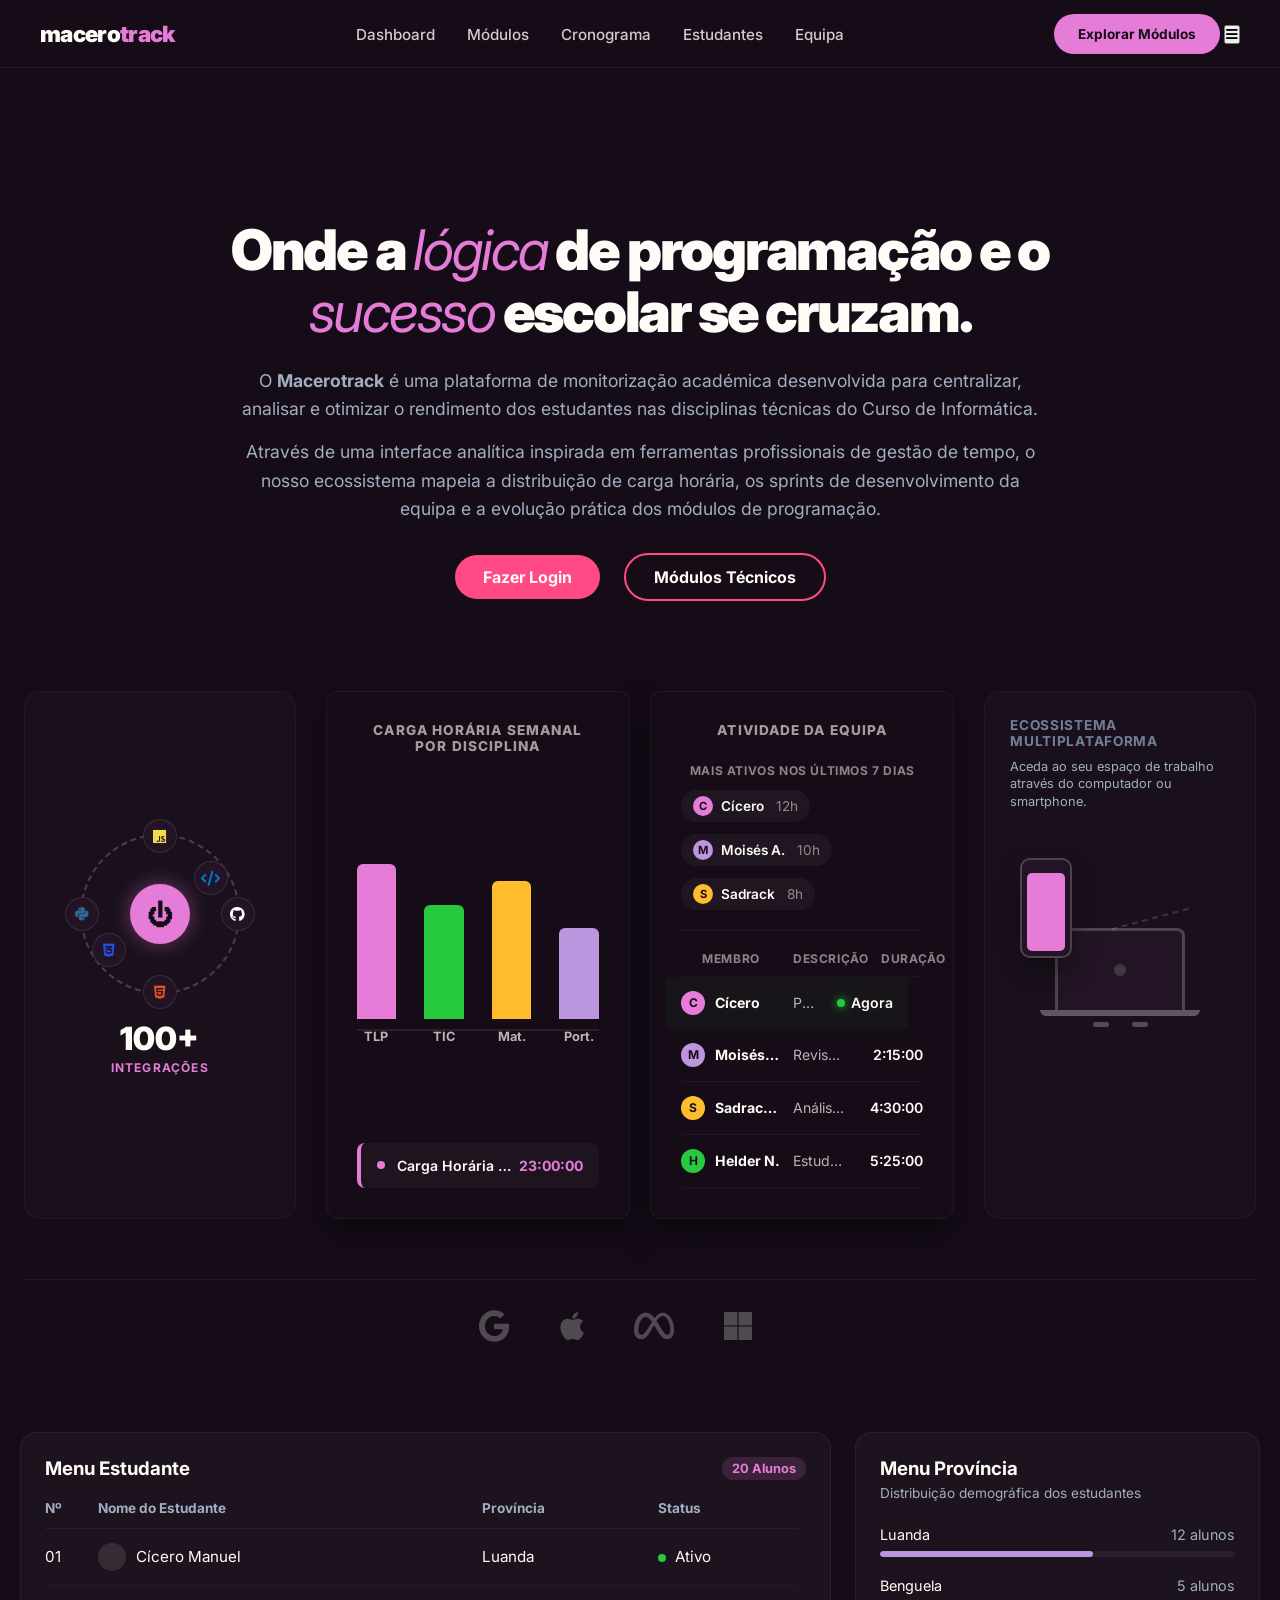
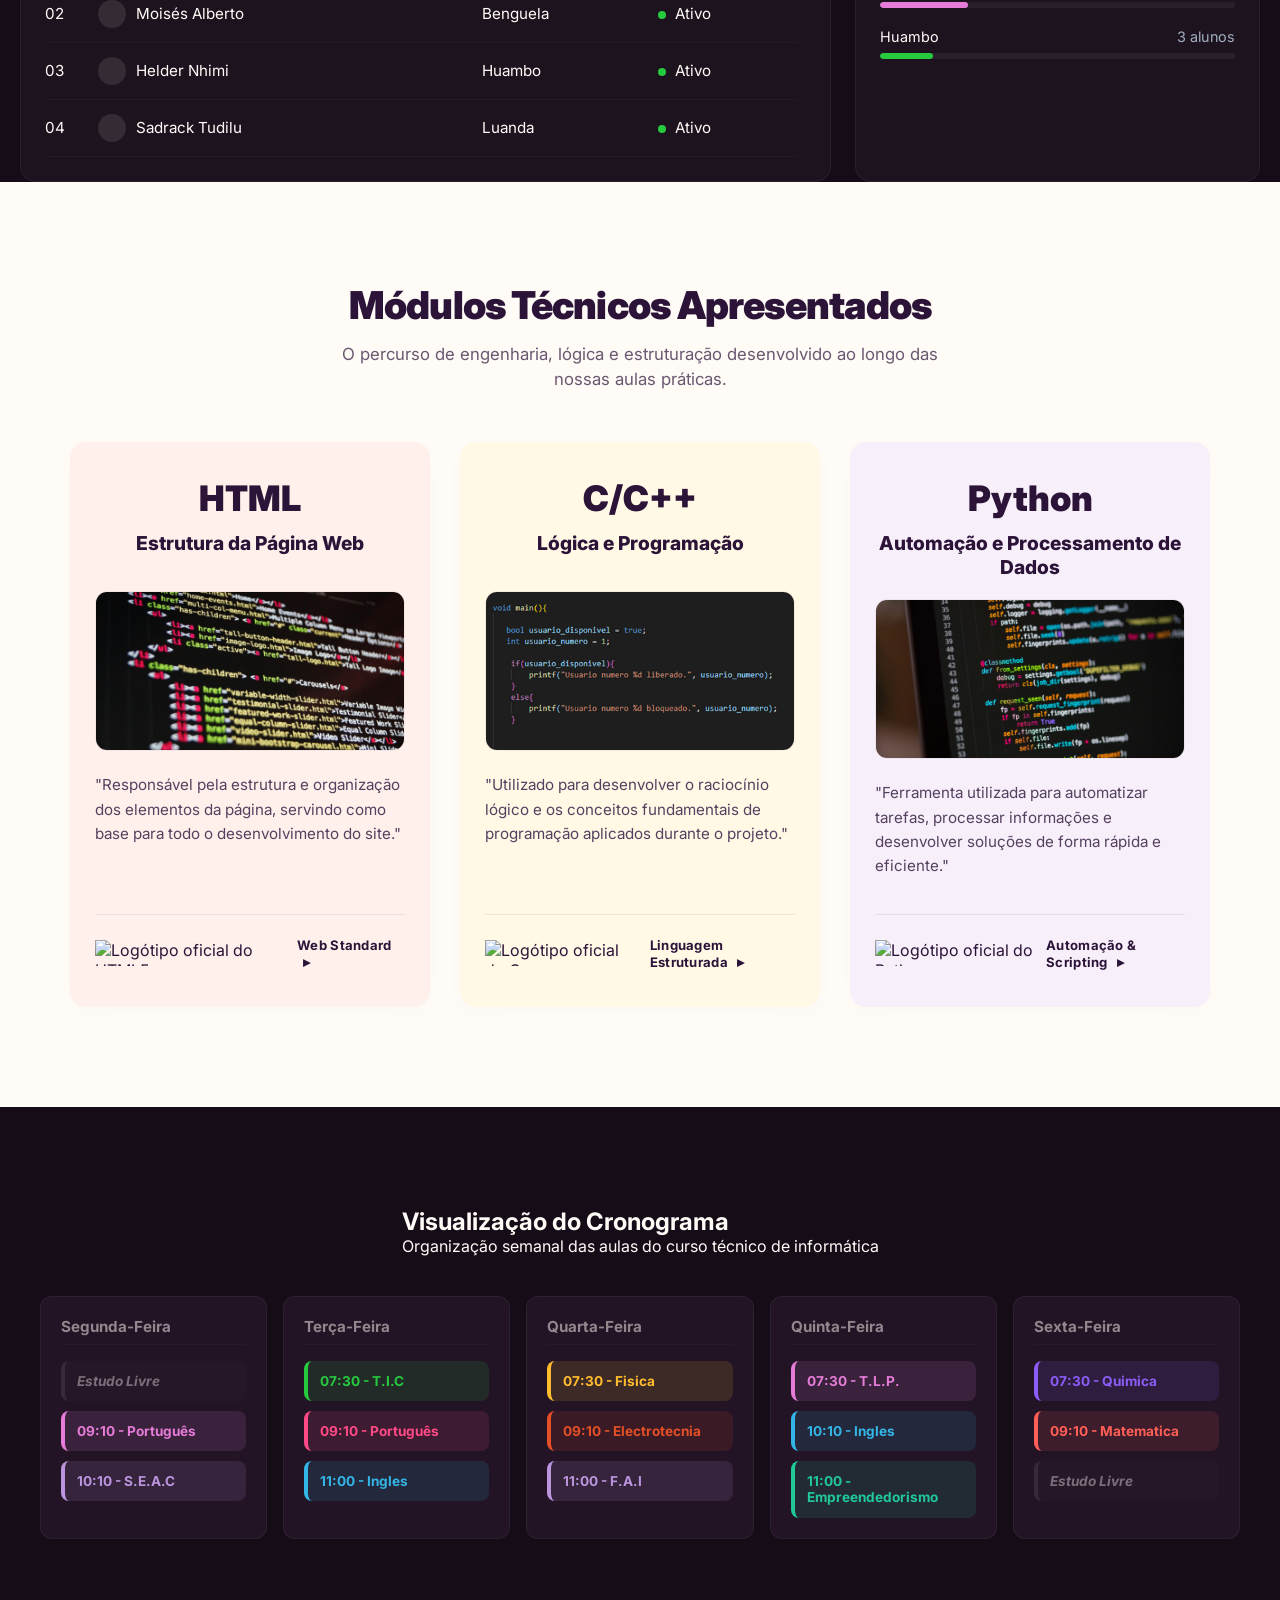
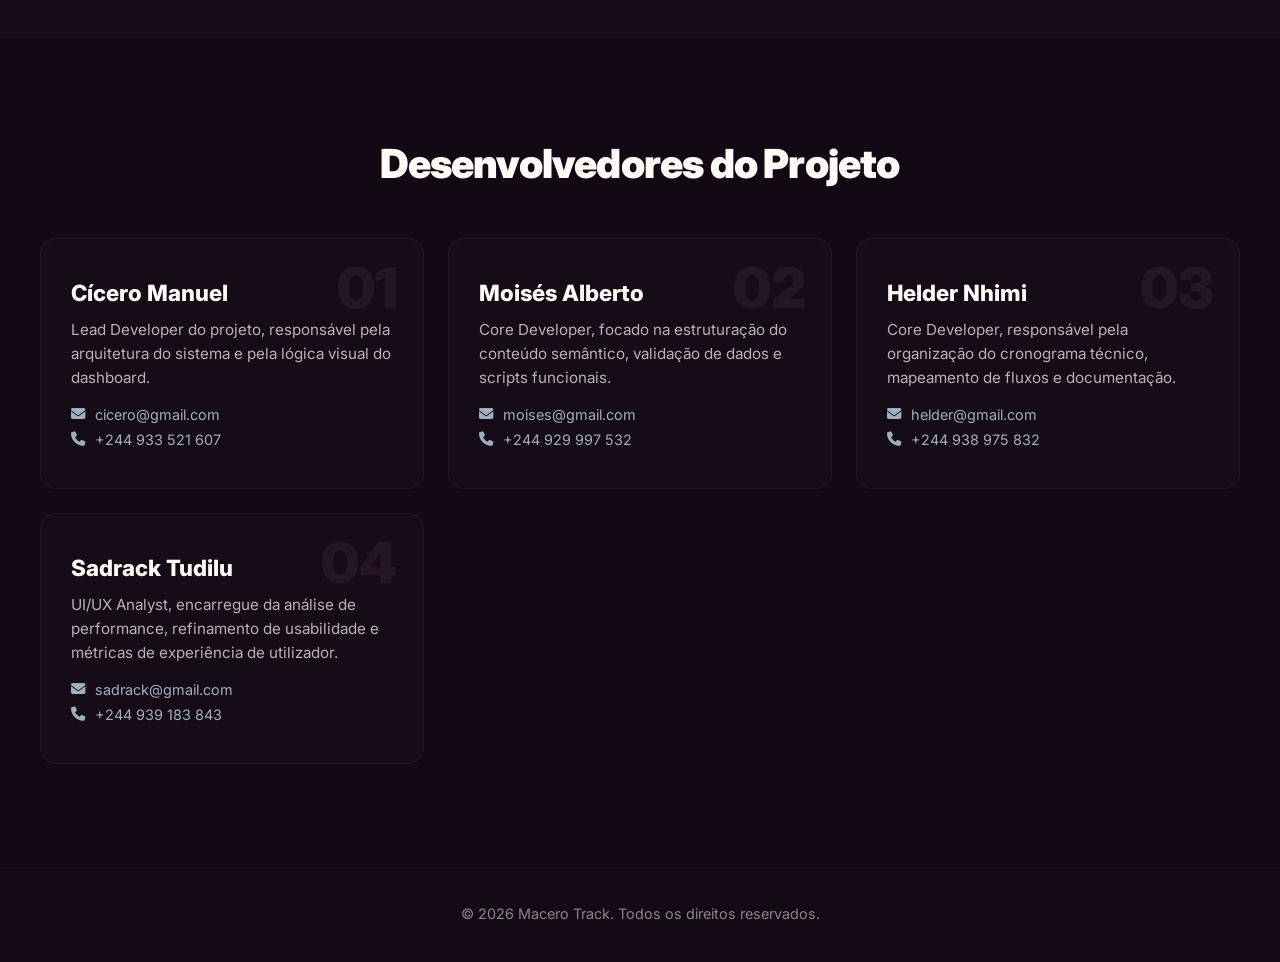
==== index.html @ 0172c520 "Meu primeiro commit no Git Bash" ====
<!-- Indica ao navegador que este é um documento HTML5 moderno -->
<!DOCTYPE html>
<!-- Define o idioma da página como Português de Portugal -->
<html lang="pt-PT">
<head>
    <!-- Define a codificação de caracteres para suportar acentos e símbolos corretamente -->
    <meta charset="UTF-8">
    <!-- Torna o site responsivo (ajusta o tamanho em ecrãs de telemóveis e PCs) -->
    <meta name="viewport" content="width=device-width, initial-scale=1.0">
    <!-- O título que aparece na aba do teu navegador -->
    <title>Macerotrack - Monitorização Académica</title>
    
    <!-- Importa a fonte 'Inter' diretamente do repositório do Google Fonts -->
    <link href="https://fonts.googleapis.com/css2?family=Inter:wght@400;500;600;700;900&display=swap" rel="stylesheet">
    <!-- Importa a biblioteca Font Awesome para poderes usar os ícones de programação/redes -->
    <link rel="stylesheet" href="https://cdnjs.cloudflare.com/ajax/libs/font-awesome/6.4.0/css/all.min.css">
    
    <!-- Conecta este ficheiro HTML ao teu ficheiro de estilos CSS externo -->
    <link rel="stylesheet" href="style.css">
</head>
<body>

    <!-- ==========================================
         CABEÇALHO / BARRA DE NAVEGAÇÃO (NAVBAR)
         ========================================== -->
    <header class="navbar-toggl">
        <div class="nav-container">
            <!-- Logótipo principal; a tag span serve para pintar o "track" com cor diferente no CSS -->
            <div class="logo">macero<span>track</span></div>
            
            <!-- Menu de navegação. As IDs com '#' apontam para as secções mais abaixo na página -->
            <nav class="nav-menu" aria-label="Navegação Principal">
                <a href="#dashboard">Dashboard</a>
                <a href="#modulos">Módulos</a>
                <a href="#cronograma">Cronograma</a>
                <a href="estudantes.html">Estudantes</a> <!-- O novo link aqui! -->
                <a href="#equipa">Equipa</a>
            </nav>
            
            <!-- Botões do lado direito da Navbar -->
            <div class="nav-right">
                <a href="#modulos" class="btn-toggl-rosa">Explorar Módulos</a>
                <!-- Botão de três linhas para telemóvel (Menu Hambúrguer); será ativado via JavaScript -->
                <button class="menu-mobile-toggle" aria-label="Abrir menu de navegação" aria-expanded="false">
                    <i class="fas fa-bars"></i>
                </button>
            </div>
        </div>
    </header>

    <!-- ==========================================
         CONTEÚDO PRINCIPAL DO SITE
         ========================================== -->
    <main>
        
        <!-- SECÇÃO 1: HERO / DASHBOARD VISUAL -->
        <section id="dashboard" class="hero-section">
            
            <!-- Bloco de texto de apresentação (lado esquerdo/superior) -->
            <div class="hero-text-container">
                <h1 class="hero-title">Onde a <span>lógica</span> de programação e o <span>sucesso</span> escolar se cruzam.</h1>
                
                <div class="hero-about-box">
                    <p class="hero-subtitle">
                        O <strong>Macerotrack</strong> é uma plataforma de monitorização académica desenvolvida para centralizar, analisar e otimizar o rendimento dos estudantes nas disciplinas técnicas do Curso de Informática.
                    </p>
                    <p class="hero-description">
                        Através de uma interface analítica inspirada em ferramentas profissionais de gestão de tempo, o nosso ecossistema mapeia a distribuição de carga horária, os sprints de desenvolvimento da equipa e a evolução prática dos módulos de programação.
                    </p>
                </div>

                <div class="hero-buttons-row">
                    <a href="#dashboard-rendimento" class="btn-primary">Fazer Login</a>
                    <a href="#modulos" class="btn-secondary">Módulos Técnicos</a>
                </div>
            </div>

            <!-- Contentor que imita o Dashboard da Toggl (interface profissional) -->
            <div class="toggl-layout-wrapper">
                
                <!-- Coluna Esquerda do Dashboard: Órbita com as linguagens -->
                <aside class="toggl-side-left">
                    <div class="integrations-dashed-box">
                        <!-- Ícones flutuantes; o atributo 'title' mostra o nome ao passar o rato -->
                        <div class="icon-orbit io-1" title="JavaScript"><i class="fab fa-js"></i></div>
                        <div class="icon-orbit io-2" title="GitHub"><i class="fab fa-github"></i></div>
                        <div class="icon-orbit io-3" title="HTML5"><i class="fab fa-html5"></i></div>
                        <div class="icon-orbit io-4" title="Python"><i class="fab fa-python"></i></div>
                        <div class="icon-orbit io-5" title="Code"><i class="fas fa-code"></i></div>
                        <div class="icon-orbit io-6" title="CSS3"><i class="fab fa-css3-alt"></i></div>
                        
                        <!-- Botão central decorativo estilo "Power" -->
                        <div class="power-button-circle">
                            <div class="power-icon" aria-hidden="true">⏻</div>
                        </div>
                    </div>
                    <div class="integrations-text">
                        <h3>100+</h3>
                        <p>INTEGRAÇÕES</p>
                    </div>
                </aside>

                <!-- Área Central do Dashboard: Gráficos e Tabelas -->
                <div class="toggl-center-cards">
                    
                    <!-- CARTÃO 1: Gráfico de Barras de Carga Horária -->
                    <div class="toggl-white-card">
                        <div class="card-inner-padding">
                            <h4 class="toggl-card-title">Carga Horária Semanal por Disciplina</h4>
                            
                            <div class="toggl-bars-container">
                                <!-- O style inline '--bar-h' passa a altura para o CSS controlar o tamanho da barra -->
                                <div class="toggl-bar-column" style="--bar-h: 92%;" data-hours="12h">
                                    <div class="bar-fill bg-tlp"></div>
                                    <span class="bar-name">TLP</span>
                                </div>
                                <div class="toggl-bar-column" style="--bar-h: 68%;" data-hours="8h">
                                    <div class="bar-fill bg-tic"></div>
                                    <span class="bar-name">TIC</span>
                                </div>
                                <div class="toggl-bar-column" style="--bar-h: 82%;" data-hours="10h">
                                    <div class="bar-fill bg-mat"></div>
                                    <span class="bar-name">Mat.</span>
                                </div>
                                <div class="toggl-bar-column" style="--bar-h: 54%;" data-hours="6h">
                                    <div class="bar-fill bg-port"></div>
                                    <span class="bar-name">Port.</span>
                                </div>
                            </div>

                            <div class="toggl-card-footer-row">
                                <span class="footer-dot-pink"></span>
                                <span class="footer-project-txt">Carga Horária Total</span>
                                <span class="footer-timer-txt">23:00:00</span>
                            </div>
                        </div>
                    </div>

                    <!-- CARTÃO 2: Tabela de Atividade Recente da Equipa -->
                    <div class="toggl-white-card">
                        <div class="card-inner-padding">
                            <h4 class="toggl-card-title">Atividade da Equipa</h4>
                            
                            <!-- Destaque rápido dos utilizadores mais ativos -->
                            <div class="toggl-active-top-bar">
                                <span class="top-bar-label">MAIS ATIVOS NOS ÚLTIMOS 7 DIAS</span>
                                <div class="top-users-flex">
                                    <div class="user-pill"><span class="pill-av bg-pink">C</span> Cícero <span class="pill-time">12h</span></div>
                                    <div class="user-pill"><span class="pill-av bg-purple">M</span> Moisés A. <span class="pill-time">10h</span></div>
                                    <div class="user-pill"><span class="pill-av bg-amber">S</span> Sadrack <span class="pill-time">8h</span></div>
                                </div>
                            </div>

                            <!-- Estrutura da tabela simulada usando Grid/Flexbox no CSS -->
                            <div class="toggl-grid-table">
                                <div class="table-grid-header">
                                    <div>MEMBRO</div>
                                    <div>DESCRIÇÃO</div>
                                    <div style="text-align: right;">DURAÇÃO</div>
                                </div>

                                <div class="table-grid-body">
                                    <!-- Primeira linha: Usuário ativo no momento (Contém a classe 'row-active-now') -->
                                    <div class="table-grid-row row-active-now">
                                        <div class="cell-member">
                                            <span class="row-av bg-pink">C</span>
                                            <span class="name-bold">Cícero</span>
                                        </div>
                                        <div class="cell-desc">Polimento do Design do Workspace e Micro-interações CSS</div>
                                        <!-- A tag 'pulse-green-dot' faz o efeito da bolinha verde a piscar (Online) -->
                                        <div class="cell-time"><span class="pulse-green-dot"></span>Agora</div>
                                    </div>
                                    
                                    <div class="table-grid-row">
                                        <div class="cell-member">
                                            <span class="row-av bg-purple">M</span>
                                            <span class="name-bold">Moisés A.</span>
                                        </div>
                                        <div class="cell-desc">Revisão do código JavaScript e validação de scripts</div>
                                        <div class="cell-time">2:15:00</div>
                                    </div>
                                    
                                    <div class="table-grid-row">
                                        <div class="cell-member">
                                            <span class="row-av bg-amber">S</span>
                                            <span class="name-bold">Sadrack T.</span>
                                        </div>
                                        <div class="cell-desc">Análise de performance, UX e métricas de usabilidade</div>
                                        <div class="cell-time">4:30:00</div>
                                    </div>
                                    
                                    <div class="table-grid-row">
                                        <div class="cell-member">
                                            <span class="row-av bg-green">H</span>
                                            <span class="name-bold">Helder N.</span>
                                        </div>
                                        <div class="cell-desc">Estudo da documentação técnica e arquitetura</div>
                                        <div class="cell-time">5:25:00</div>
                                    </div>
                                </div>
                            </div>
                        </div>
                    </div>
                </div>
                
                <!-- Coluna Direita do Dashboard: Ilustração vetorial feita em HTML/CSS -->
                <div class="toggl-side-right" style="position: relative;">
                    <div class="texto-plataformas">
                        <h4>ECOSSISTEMA MULTIPLATAFORMA</h4>
                        <p>Aceda ao seu espaço de trabalho através do computador ou smartphone.</p>
                    </div>

                    <div class="vector-illustration-container">
                        <!-- Simulação visual de um Smartphone -->
                        <div class="v-phone-wrapper">
                            <div class="v-phone-screen">
                                <span class="v-phone-button"></span>
                            </div>
                        </div>
                        <div class="v-connect-line"></div>
                        <!-- Simulação visual de um Laptop / Portátil com mãos no teclado -->
                        <div class="v-laptop-wrapper">
                            <div class="v-laptop-screen">
                                <span class="v-laptop-logo"></span>
                            </div>
                            <div class="v-laptop-base"></div>
                            <div class="v-hands-typing">
                                <span class="v-hand-l"></span>
                                <span class="v-hand-r"></span>
                            </div>
                        </div>
                    </div>
                </div>
            </div>

            <!-- Faixa inferior com os logos das Big Techs (Efeito estético) -->
            <div class="toggl-brands-footer">
                <div class="brands-inner-flex">
                    <span class="brand-item-logo" title="Google"><i class="fab fa-google"></i></span>
                    <span class="brand-item-logo" title="Apple"><i class="fab fa-apple"></i></span>
                    <span class="brand-item-logo" title="Meta"><i class="fab fa-meta"></i></span>
                    <span class="brand-item-logo" title="Microsoft"><i class="fab fa-microsoft"></i></span>
                    <span class="brand-item-logo" title="Nvidia"><i class="fab fa-nvidia"></i></span>
                </div>
            </div>
        </section>

        <!-- NOVA SECÇÃO: GESTÃO ESCOLAR (ESTUDANTES E PROVÍNCIAS) -->
<div class="dashboard-grid-2">
    
    <!-- MENU ESTUDANTE: LISTA NOMINAL -->
    <div class="dashboard-card card-estudantes">
        <div class="card-header">
            <h3>Menu Estudante</h3>
            <span class="badge-count">20 Alunos</span>
        </div>
        
        <div class="table-wrapper">
            <table class="students-table">
                <thead>
                    <tr>
                        <th>Nº</th>
                        <th>Nome do Estudante</th>
                        <th>Província</th>
                        <th>Status</th>
                    </tr>
                </thead>
                <tbody>
                    <!-- Exemplo de Linhas (Podes repetir até dar 20 alunos) -->
                    <tr>
                        <td>01</td>
                        <td><div class="student-profile"><div class="avatar-mini"></div> Cícero Manuel</div></td>
                        <td>Luanda</td>
                        <td><span class="status-dot active"></span> Ativo</td>
                    </tr>
                    <tr>
                        <td>02</td>
                        <td><div class="student-profile"><div class="avatar-mini"></div> Moisés Alberto</div></td>
                        <td>Benguela</td>
                        <td><span class="status-dot active"></span> Ativo</td>
                    </tr>
                    <tr>
                        <td>03</td>
                        <td><div class="student-profile"><div class="avatar-mini"></div> Helder Nhimi</div></td>
                        <td>Huambo</td>
                        <td><span class="status-dot active"></span> Ativo</td>
                    </tr>
                    <tr>
                        <td>04</td>
                        <td><div class="student-profile"><div class="avatar-mini"></div> Sadrack Tudilu</div></td>
                        <td>Luanda</td>
                        <td><span class="status-dot active"></span> Ativo</td>
                    </tr>
                    <!-- Coloca mais nomes fictícios aqui para completar os 20 -->
                </tbody>
            </table>
        </div>
    </div>

    <!-- MENU PROVÍNCIA: DISTRIBUIÇÃO ANALÍTICA -->
    <div class="dashboard-card card-provincias">
        <div class="card-header">
            <h3>Menu Província</h3>
        </div>
        <p class="card-subtitle">Distribuição demográfica dos estudantes</p>
        
        <div class="provincias-list">
            <!-- Luanda -->
            <div class="provincia-item">
                <div class="provincia-info">
                    <span>Luanda</span>
                    <span class="provincia-qty">12 alunos</span>
                </div>
                <div class="progress-bar-bg">
                    <div class="progress-bar-fill fill-luanda" style="width: 60%;"></div>
                </div>
            </div>
            
            <!-- Benguela -->
            <div class="provincia-item">
                <div class="provincia-info">
                    <span>Benguela</span>
                    <span class="provincia-qty">5 alunos</span>
                </div>
                <div class="progress-bar-bg">
                    <div class="progress-bar-fill fill-benguela" style="width: 25%;"></div>
                </div>
            </div>

            <!-- Huambo -->
            <div class="provincia-item">
                <div class="provincia-info">
                    <span>Huambo</span>
                    <span class="provincia-qty">3 alunos</span>
                </div>
                <div class="progress-bar-bg">
                    <div class="progress-bar-fill fill-huambo" style="width: 15%;"></div>
                </div>
            </div>
        </div>
    </div>

</div>

        <!-- SECÇÃO 2: MATÉRIAS / MÓDULOS TÉCNICOS -->
        <section id="modulos" class="modulos-cards-section">
            <div class="section-header">
                <h2>Módulos Técnicos Apresentados</h2>
                <p>O percurso de engenharia, lógica e estruturação desenvolvido ao longo das nossas aulas práticas.</p>
            </div>

            <!-- Contentor dos três cartões (HTML, C++ e Python) -->
            <div class="cards-modulos-container">
                
                <!-- Cartão HTML -->
                <div class="card-modulo style-rosa">
                    <div>
                        <div class="card-top-num">HTML</div>
                        <h3 class="card-headline">Estrutura da Página Web</h3>
                        <div class="card-img-wrapper">
                            <!-- Imagem do código (Verifica se o ficheiro está mesmo na pasta 'images') -->
                            <img src="images/print-html.jpeg" alt="Captura de ecrã exibindo código HTML5 estruturado">
                        </div>
                        <p class="card-desc-text">
                            "Responsável pela estrutura e organização dos elementos da página, servindo como base para todo o desenvolvimento do site."
                        </p>
                    </div>
                    <!-- Rodapé do cartão com badge e o logótipo oficial em SVG puxado via CDN externa -->
                    <div class="card-footer-toggl-style">
                        <div class="footer-logo-brand">
                            <img src="https://cdn.jsdelivr.net/gh/devicons/devicon/icons/html5/html5-original.svg" alt="Logótipo oficial do HTML5">
                        </div>
                        <div class="footer-badge-text">Web Standard <span>▸</span></div>
                    </div>
                </div>

                <!-- Cartão C/C++ -->
                <div class="card-modulo style-amarelo">
                    <div>
                        <div class="card-top-num">C/C++</div>
                        <h3 class="card-headline">Lógica e Programação</h3>
                        <div class="card-img-wrapper">
                            <img src="images/print-ccp.jpg" alt="Captura de ecrã mostrando algoritmos em linguagem C++">
                        </div>
                        <p class="card-desc-text">
                            "Utilizado para desenvolver o raciocínio lógico e os conceitos fundamentais de programação aplicados durante o projeto."
                        </p>
                    </div>
                    <div class="card-footer-toggl-style">
                        <div class="footer-logo-brand">
                            <img src="https://cdn.jsdelivr.net/gh/devicons/devicon/icons/cplusplus/cplusplus-original.svg" alt="Logótipo oficial do C++">
                        </div>
                        <div class="footer-badge-text">Linguagem Estruturada <span>▸</span></div>
                    </div>
                </div>

                <!-- Cartão Python -->
                <div class="card-modulo style-lilas">
                    <div>
                        <div class="card-top-num">Python</div>
                        <h3 class="card-headline">Automação e Processamento de Dados</h3>
                        <div class="card-img-wrapper">
                            <img src="images/print-python.jpg" alt="Captura de ecrã com scripts de automação em Python">
                        </div>
                        <p class="card-desc-text">
                            "Ferramenta utilizada para automatizar tarefas, processar informações e desenvolver soluções de forma rápida e eficiente."
                        </p>
                    </div>
                    <div class="card-footer-toggl-style">
                        <div class="footer-logo-brand">
                            <img src="https://cdn.jsdelivr.net/gh/devicons/devicon/icons/python/python-original.svg" alt="Logótipo oficial do Python">
                        </div>
                        <div class="footer-badge-text">Automação & Scripting <span>▸</span></div>
                    </div>
                </div>
            </div>
        </section>

        <!-- SECÇÃO 3: CRONOGRAMA / CALENDÁRIO ACADÉMICO -->
        <section id="cronograma" class="cronograma-section">
            <div class="section-header">
                <h2>Visualização do Cronograma</h2>
                <p>Organização semanal das aulas do curso técnico de informática</p>
            </div>

            <!-- Contentor global dos dias da semana (Segunda a Sexta) -->
            <div class="calendar-container">
                
                <!-- Segunda-Feira -->
                <div class="calendar-day">
                    <div class="day-name">Segunda-Feira</div>
                    <!-- As classes 'block-tlp', 'block-fai' servem para o CSS aplicar cores diferentes para cada matéria -->
                     <div class="calendar-event block-free">Estudo Livre</div>
                    <div class="calendar-event block-tlp">09:10 - Português</div>
                    <div class="calendar-event block-fai">10:10 - S.E.A.C</div>
                </div>
                
                <!-- Terça-Feira -->
                <div class="calendar-day">
                    <div class="day-name">Terça-Feira</div>
                    <div class="calendar-event block-tic">07:30 - T.I.C</div>
                    <div class="calendar-event block-portugues">09:10 - Português</div>
                    <div class="calendar-event block-ingles">11:00 - Ingles</div>
                </div>
                
                <!-- Quarta-Feira -->
                <div class="calendar-day">
                    <div class="day-name">Quarta-Feira</div>
                    <div class="calendar-event block-fisica">07:30 - Fisica</div>
                    <div class="calendar-event block-electrotecnia">09:10 - Electrotecnia</div>
                    <div class="calendar-event block-fai">11:00 - F.A.I</div>
                </div>
                
                <!-- Quinta-Feira -->
                <div class="calendar-day">
                    <div class="day-name">Quinta-Feira</div>
                    <div class="calendar-event block-tlp">07:30 - T.L.P.</div>
                    <div class="calendar-event block-ingles">10:10 - Ingles</div>
                    <div class="calendar-event block-empreendedorismo">11:00 - Empreendedorismo</div>
                </div>
                
                <!-- Sexta-Feira -->
                <div class="calendar-day">
                    <div class="day-name">Sexta-Feira</div>
                    <div class="calendar-event block-quimica">07:30 - Quimica</div>
                    <div class="calendar-event block-matematica">09:10 - Matematica</div>
                    <div class="calendar-event block-free">Estudo Livre</div>
                </div>
            </div>
        </section>
            
        <!-- SECÇÃO 4: EQUIPA DE DESENVOLVEDORES -->
        <section id="equipa" class="equipa-section">
            <h2 class="section-title-center">Desenvolvedores do Projeto</h2>
            
            <div class="cards-equipa-container">
                
                <!-- Desenvolvedor 1: Cícero -->
                <div class="card-membro">
                    <div class="membro-num">01</div>
                    <h3>Cícero Manuel</h3>
                    <p>Lead Developer do projeto, responsável pela arquitetura do sistema e pela lógica visual do dashboard.</p>
                    <div class="membro-contactos">
                        <!-- Atributo href com 'mailto:' abre a aplicação de e-mail do sistema -->
                        <a href="mailto:cicero@gmail.com" title="E-mail de Cícero"><i class="fas fa-envelope"></i> cicero@gmail.com</a>
                        <!-- Atributo href com 'tel:' permite ligar diretamente se clicado num telemóvel -->
                        <a href="tel:+244933521607" title="Telefone de Cícero"><i class="fas fa-phone"></i> +244 933 521 607</a>
                    </div>
                </div>

                <!-- Desenvolvedor 2: Moisés -->
                <div class="card-membro">
                    <div class="membro-num">02</div>
                    <h3>Moisés Alberto</h3>
                    <p>Core Developer, focado na estruturação do conteúdo semântico, validação de dados e scripts funcionais.</p>
                    <div class="membro-contactos">
                        <a href="mailto:moises@gmail.com" title="E-mail de Moisés"><i class="fas fa-envelope"></i> moises@gmail.com</a>
                        <a href="tel:+244929997532" title="Telefone de Moisés"><i class="fas fa-phone"></i> +244 929 997 532</a>
                    </div>
                </div>

                <!-- Desenvolvedor 3: Helder -->
                <div class="card-membro">
                    <div class="membro-num">03</div>
                    <h3>Helder Nhimi</h3>
                    <p>Core Developer, responsável pela organização do cronograma técnico, mapeamento de fluxos e documentação.</p>
                    <div class="membro-contactos">
                        <a href="mailto:helder@gmail.com" title="E-mail de Helder"><i class="fas fa-envelope"></i> helder@gmail.com</a>
                        <a href="tel:+244938975832" title="Telefone de Helder"><i class="fas fa-phone"></i> +244 938 975 832</a>
                    </div>
                </div>

                <!-- Desenvolvedor 4: Sadrack -->
                <div class="card-membro">
                    <div class="membro-num">04</div>
                    <h3>Sadrack Tudilu</h3>
                    <p>UI/UX Analyst, encarregue da análise de performance, refinamento de usabilidade e métricas de experiência de utilizador.</p>
                    <div class="membro-contactos">
                        <a href="mailto:sadrack@gmail.com" title="E-mail de Sadrack"><i class="fas fa-envelope"></i> sadrack@gmail.com</a>
                        <a href="tel:+244939183843" title="Telefone de Sadrack"><i class="fas fa-phone"></i> +244 939 183 843</a>
                    </div>
                </div>
            </div>
        </section>
    </main>

    <!-- ==========================================
         RODAPÉ FINAL DA PÁGINA (FOOTER)
         ========================================== -->
    <footer class="footer-toggl">
        <!-- O código '&copy;' faz o símbolo de Copyright (©) aparecer direito na página -->
        <p>&copy; 2026 Macero Track. Todos os direitos reservados.</p>
    </footer>

    <!-- Liga o ficheiro JavaScript externo para dar vida ao menu mobile ou funções interativas -->
    <script src="script.js"></script>
</body>
</html>
---- style.css ----
/* ==========================================================================
   VARIÁVEIS GLOBAIS (ROOT) - Otimização para fácil manutenção
   ========================================================================== */
:root {
    /* Paleta de Cores Principais */
    --bg-main: #160c18;
    --bg-dark: #120914;
    --bg-card: #221425;
    --bg-light: #fffbf7;
    
    /* Cores de Texto */
    --text-light: #fffbf7;
    --text-muted: #a0aec0;
    --text-dark: #2c1338;
    --text-dark-muted: #55415f;
    --text-gray: #718096;

    /* Cores de Destaque (Accent) */
    --accent-pink: #e57cd8;
    --accent-pink-hover: #f39be8;
    --accent-rose: #ff4a85;
    --accent-rose-hover: #e03e72;
    --accent-green: #27c93f;
    --accent-amber: #ffbd2e;
    --accent-purple: #bc95df;
    --accent-red: #ff5f56;

    /* Configurações Gerais */
    --font-main: 'Inter', sans-serif;
    --transition-fast: 0.2s ease;
    --transition-smooth: 0.4s cubic-bezier(0.165, 0.84, 0.44, 1);
}

/* ==========================================================================
   RESET & CONFIGURAÇÕES GLOBAIS
   ========================================================================== */
* {
    margin: 0;
    padding: 0;
    box-sizing: border-box;
}

body {
    background-color: var(--bg-main);
    color: var(--text-light);
    font-family: var(--font-main);
    overflow-x: hidden;
    scroll-behavior: smooth;
}

/* ==========================================================================
   NAVBAR
   ========================================================================== */
.navbar-toggl {
    position: fixed;
    top: 0;
    left: 0;
    width: 100%;
    background-color: var(--bg-main);
    border-bottom: 1px solid rgba(255, 251, 247, 0.05);
    z-index: 1000;
    padding: 20px 40px;
}

.nav-container {
    max-width: 1300px;
    margin: 0 auto;
    display: flex;
    justify-content: space-between;
    align-items: center;
}

.logo {
    font-size: 1.4rem;
    font-weight: 900;
    letter-spacing: -0.03em;
}

.logo span { 
    color: var(--accent-pink); 
}

.nav-menu a {
    color: var(--text-light);
    text-decoration: none;
    font-size: 0.95rem;
    font-weight: 500;
    margin-right: 28px;
    opacity: 0.8;
    transition: opacity var(--transition-fast), color var(--transition-fast);
}

.nav-menu a:hover { 
    opacity: 1; 
    color: var(--accent-pink); 
}

.btn-toggl-rosa {
    background-color: var(--accent-pink);
    color: var(--bg-main);
    text-decoration: none;
    font-weight: 700;
    font-size: 0.85rem;
    padding: 12px 24px;
    border-radius: 50px;
    transition: transform var(--transition-fast), background-color var(--transition-fast);
}

.btn-toggl-rosa:hover { 
    transform: scale(1.05); 
    background-color: var(--accent-pink-hover);
}

/* ==========================================================================
   HERO PRINCIPAL (BOAS-VINDAS)
   ========================================================================== */
.hero-section {
    padding: 160px 24px 60px 24px;
    display: flex;
    flex-direction: column;
    align-items: center;
    text-align: center;
}

.hero-text-container {
    padding: 60px 20px 40px 20px;
    max-width: 900px;
    margin: 0 auto;
}

.hero-title {
    font-size: 3.5rem;
    font-weight: 900;
    line-height: 1.1;
    letter-spacing: -0.04em;
    margin-bottom: 24px;
}

.hero-title span { 
    font-style: italic; 
    color: var(--accent-pink); 
    font-weight: 400; 
}

.hero-about-box {
    margin-bottom: 30px;
}

.hero-subtitle, .hero-description { 
    font-size: 1.1rem; 
    color: var(--text-muted); 
    max-width: 800px; 
    margin: 0 auto 15px auto; 
    line-height: 1.6; 
}

/* BOTOÕES DO HERO */
.hero-buttons-row {
    display: block;
    text-align: center;
    margin-top: 25px;
    margin-bottom: 50px;
}

.btn-primary, .btn-secondary {
    display: inline-block;
    padding: 12px 28px;
    border-radius: 30px;
    text-decoration: none;
    font-weight: bold;
    font-size: 1rem;
    margin: 0 10px;
    transition: all var(--transition-fast);
}

.btn-primary {
    background-color: var(--accent-rose);
    color: var(--text-light);
}

.btn-primary:hover {
    background-color: var(--accent-rose-hover);
}

.btn-secondary {
    background-color: transparent;
    color: var(--text-light);
    border: 2px solid var(--accent-rose);
}

.btn-secondary:hover {
    background-color: rgba(213, 74, 133, 0.1);
}

/* ==========================================================================
   SEÇÃO MASTER: WORKSPACE TOGGL TRACK
   ========================================================================== */
.toggl-layout-wrapper {
    display: flex;
    width: 100%;
    max-width: 1300px;
    gap: 30px;
    justify-content: center;
    align-items: stretch;
}

/* --- COLUNAS LATERAIS (ESQUERDA E DIREITA) --- */
.toggl-side-left, .toggl-side-right {
    flex: 1;
    display: flex;
    flex-direction: column;
    align-items: center;
    justify-content: center;
    background: rgba(255, 255, 255, 0.02);
    border-radius: 16px;
    padding: 30px;
    border: 1px solid rgba(255, 251, 247, 0.03);
    max-width: 280px;
}

/* --- INTEGRAÇÕES & ÓRBITAS --- */
.integrations-dashed-box {
    width: 160px;
    height: 160px;
    border: 2px dashed rgba(255, 251, 247, 0.2);
    border-radius: 50%;
    position: relative;
    display: flex;
    align-items: center;
    justify-content: center;
    margin-bottom: 25px;
    animation: spinOrbit 40s linear infinite;
}

.power-button-circle {
    width: 60px;
    height: 60px;
    background: var(--accent-pink);
    border-radius: 50%;
    display: flex;
    align-items: center;
    justify-content: center;
    box-shadow: 0 0 20px rgba(229, 124, 216, 0.4);
    animation: stopSpin 40s linear infinite;
}

.power-icon {
    font-size: 1.6rem;
    color: var(--bg-main);
    font-weight: bold;
}

.icon-orbit {
    position: absolute;
    width: 34px;
    height: 34px;
    background: var(--bg-card);
    border: 1px solid rgba(255, 251, 247, 0.1);
    border-radius: 50%;
    display: flex;
    align-items: center;
    justify-content: center;
    font-size: 0.95rem;
    animation: stopSpin 40s linear infinite;
}

.io-1 { top: -17px; left: calc(50% - 17px); color: #f0db4f; }
.io-2 { right: -17px; top: calc(50% - 17px); color: #fff; }
.io-3 { bottom: -17px; left: calc(50% - 17px); color: #e34f26; }
.io-4 { left: -17px; top: calc(50% - 17px); color: #306998; }
.io-5 { top: 25px; right: 10px; color: #007acc; }
.io-6 { bottom: 25px; left: 10px; color: #264de4; }

@keyframes spinOrbit { from { transform: rotate(0deg); } to { transform: rotate(360deg); } }
@keyframes stopSpin { from { transform: rotate(0deg); } to { transform: rotate(-360deg); } }

.integrations-text { text-align: center; }
.integrations-text h3 { font-size: 2rem; font-weight: 900; }
.integrations-text p {
    font-size: 0.75rem;
    font-weight: 700;
    letter-spacing: 0.1em;
    color: var(--accent-pink);
    margin-top: 2px;
}

/* --- COLUNA CENTRAL: CARTÕES PREMIUM --- */
.toggl-center-cards {
    display: flex;
    flex-direction: row;
    justify-content: center;
    align-items: stretch;
    gap: 20px;
    flex: 3;
    min-width: 0;
    max-width: 960px;
    margin: 0 auto;
}

.toggl-white-card {
    flex: 1;
    min-width: 0;
    background-color: var(--bg-main);
    border-radius: 12px;
    border: 1px solid rgba(255, 255, 255, 0.05);
    box-shadow: 0 15px 35px rgba(0, 0, 0, 0.4);
}

.card-inner-padding {
    padding: 30px;
    display: flex;
    flex-direction: column;
    justify-content: space-between;
    height: 100%;
}

.toggl-card-title {
    font-size: 0.85rem;
    font-weight: 800;
    text-transform: uppercase;
    letter-spacing: 0.08em;
    opacity: 0.6;
    margin-bottom: 25px;
}

/* Gráfico de Barras */
.toggl-bars-container {
    height: 180px;
    display: flex;
    align-items: flex-end;
    gap: 28px;
    border-bottom: 2px solid rgba(255, 255, 255, 0.08);
    padding-bottom: 10px;
}

.toggl-bar-column {
    flex: 1;
    display: flex;
    flex-direction: column;
    justify-content: flex-end;
    height: 100%;
    position: relative;
    align-items: center;
}

.bar-fill {
    width: 100%;
    height: var(--bar-h);
    border-radius: 6px 6px 0 0;
    transition: transform var(--transition-fast), opacity var(--transition-fast);
}

.bar-fill:hover {
    opacity: 0.85;
    transform: scaleY(1.02);
}

.bar-name {
    font-size: 0.8rem;
    font-weight: 700;
    opacity: 0.7;
    margin-top: 8px;
    position: absolute;
    bottom: -25px;
}

/* Paleta do Gráfico */
.bg-tlp, .bg-pink { background-color: var(--accent-pink); }
.bg-tic, .bg-green { background-color: var(--accent-green); }
.bg-mat, .bg-amber { background-color: var(--accent-amber); }
.bg-port, .bg-purple { background-color: var(--accent-purple); }

/* Sumário de Atividade */
.toggl-card-footer-row {
    display: flex;
    align-items: center;
    background: rgba(255, 255, 255, 0.03);
    padding: 14px 16px;
    border-radius: 8px;
    font-size: 0.88rem;
    border-left: 4px solid var(--accent-pink);
    margin-top: 40px;
    gap: 8px;
    width: 100%;
}

.footer-dot-pink {
    width: 8px;
    height: 8px;
    background-color: var(--accent-pink);
    border-radius: 50%;
    margin-right: 4px;
    flex-shrink: 0;
}

.footer-project-txt {
    flex: 1;
    font-weight: 600;
    white-space: nowrap;
    overflow: hidden;
    text-overflow: ellipsis;
}

.footer-timer-txt {
    font-weight: 700;
    color: var(--accent-pink);
    flex-shrink: 0;
}

/* Top Active Bar */
.toggl-active-top-bar {
    border-bottom: 1px solid rgba(255, 255, 255, 0.06);
    padding-bottom: 20px;
    margin-bottom: 20px;
}

.top-bar-label, .table-grid-header {
    font-size: 0.75rem;
    font-weight: 700;
    opacity: 0.5;
    letter-spacing: 0.05em;
}

.top-bar-label {
    display: block;
    margin-bottom: 12px;
}

.top-users-flex {
    display: flex;
    gap: 12px;
    flex-wrap: wrap;
}

.user-pill {
    display: flex;
    align-items: center;
    gap: 8px;
    background: rgba(255, 255, 255, 0.04);
    padding: 6px 12px;
    border-radius: 50px;
    font-size: 0.85rem;
    font-weight: 600;
}

.pill-av, .row-av {
    border-radius: 50%;
    display: flex;
    align-items: center;
    justify-content: center;
    color: var(--bg-main);
    font-weight: 700;
}

.pill-av { width: 20px; height: 20px; font-size: 0.7rem; }
.row-av { width: 24px; height: 24px; font-size: 0.75rem; flex-shrink: 0; }
.pill-time { opacity: 0.5; font-weight: 400; margin-left: 4px; }

/* Tabela em Grid */
.toggl-grid-table {
    display: flex;
    flex-direction: column;
    width: 100%;
}

.table-grid-header, .table-grid-row {
    display: grid;
    grid-template-columns: 100px 1fr 65px;
    gap: 12px;
    align-items: center;
    width: 100%;
}

.table-grid-header {
    padding-bottom: 10px;
    border-bottom: 1px solid rgba(255, 255, 255, 0.06);
}

.table-grid-header div { white-space: nowrap; }

.table-grid-body {
    display: flex;
    flex-direction: column;
}

.table-grid-row {
    padding: 14px 0;
    border-bottom: 1px solid rgba(255, 255, 255, 0.04);
    font-size: 0.88rem;
}

.row-active-now {
    background: rgba(39, 201, 63, 0.05);
    margin: 0 -15px;
    padding: 14px 15px;
    border-radius: 4px;
    border-bottom: none;
}

.cell-member {
    display: flex;
    align-items: center;
    gap: 10px;
    min-width: 0;
}

.name-bold, .cell-desc {
    white-space: nowrap;
    overflow: hidden;
    text-overflow: ellipsis;
}

.name-bold { font-weight: 700; }
.cell-desc { opacity: 0.7; }

.cell-time {
    text-align: right;
    font-weight: 600;
    display: flex;
    align-items: center;
    justify-content: flex-end;
    gap: 6px;
    white-space: nowrap;
}

.pulse-green-dot {
    width: 8px;
    height: 8px;
    background-color: var(--accent-green);
    border-radius: 50%;
    box-shadow: 0 0 8px var(--accent-green);
    animation: pulseGreen 2s infinite;
}

@keyframes pulseGreen {
    0% { transform: scale(0.95); box-shadow: 0 0 0 0 rgba(39, 201, 63, 0.7); }
    70% { transform: scale(1); box-shadow: 0 0 0 6px rgba(39, 201, 63, 0); }
    100% { transform: scale(0.95); box-shadow: 0 0 0 0 rgba(39, 201, 63, 0); }
}

/* --- COLUNA DIREITA: COMPOSIÇÃO DE DISPOSITIVOS --- */
.texto-plataformas {
    position: absolute;
    top: 25px;
    left: 25px;
    right: 25px;
    pointer-events: none;
    z-index: 10;
}

.texto-plataformas h4 {
    color: var(--text-gray);
    font-size: 0.85rem;
    letter-spacing: 0.05em;
    font-weight: bold;
    margin: 0 0 8px 0;
    text-transform: uppercase;
    text-align: left;
    line-height: 1.2;
}

.texto-plataformas p {
    color: var(--text-muted);
    font-size: 0.8rem;
    line-height: 1.4;
    margin: 0;
    text-align: left;
}

.vector-illustration-container {
    display: flex;
    flex-direction: column;
    align-items: center;
    width: 100%;
    position: relative;
}

.v-phone-wrapper {
    width: 52px;
    height: 100px;
    background: var(--bg-card);
    border: 2px solid rgba(255, 251, 247, 0.2);
    border-radius: 10px;
    position: absolute;
    top: -25px;
    left: 5px;
    z-index: 2;
    padding: 5px;
    display: flex;
    flex-direction: column;
    justify-content: flex-end;
    align-items: center;
    box-shadow: 0 10px 25px rgba(0,0,0,0.4);
}

.v-phone-screen { width: 100%; height: 78px; background: var(--accent-pink); border-radius: 5px; }
.v-phone-button { width: 14px; height: 2px; background: rgba(255,251,247,0.2); margin-top: 4px; border-radius: 2px; }

.v-connect-line {
    width: 80px;
    height: 2px;
    border-top: 2px dashed rgba(255, 251, 247, 0.15);
    position: absolute;
    top: 35px;
    right: 35px;
    transform: rotate(-15deg);
}

.v-laptop-wrapper {
    width: 150px;
    display: flex;
    flex-direction: column;
    align-items: center;
    margin-top: 45px;
}

.v-laptop-screen {
    width: 130px;
    height: 82px;
    background: var(--bg-card);
    border: 3px solid rgba(255, 251, 247, 0.2);
    border-bottom: none;
    border-radius: 8px 8px 0 0;
    display: flex;
    align-items: center;
    justify-content: center;
}

.v-laptop-logo { width: 12px; height: 12px; background: var(--bg-light); opacity: 0.15; border-radius: 50%; }
.v-laptop-base { width: 160px; height: 6px; background: rgba(255, 251, 247, 0.3); border-radius: 0 0 6px 6px; }
.v-hands-typing { display: flex; justify-content: space-between; width: 55px; margin-top: 6px; opacity: 0.25; }
.v-hand-l, .v-hand-r { width: 16px; height: 5px; background: var(--bg-light); border-radius: 3px; }

/* Barra inferior de marcas */
.toggl-brands-footer {
    width: 100%;
    max-width: 1300px;
    border-top: 1px solid rgba(255, 251, 247, 0.05);
    margin-top: 60px;
    padding-top: 30px;
}

.brands-inner-flex {
    display: flex;
    justify-content: center;
    align-items: center;
    max-width: 900px;
    margin: 0 auto;
    flex-wrap: wrap;
    gap: 50px;
}

.brand-item-logo i {
    font-size: 32px;
    color: rgba(255, 255, 255, 0.25); 
    transition: color 0.3s ease, transform var(--transition-fast);
}

.brand-item-logo i:hover { 
    color: var(--accent-pink); 
    transform: scale(1.08);
}

/* ==========================================================================
   MÓDULOS TÉCNICOS
   ========================================================================== */
.modulos-cards-section {
    padding: 100px 40px;
    background-color: var(--bg-light);
    color: var(--text-dark);
    display: flex;
    flex-direction: column;
    align-items: center;
}

.modulos-cards-section .section-header {
    text-align: center;
    max-width: 650px;
    margin-bottom: 50px;
}

.modulos-cards-section .section-header h2 {
    font-size: 2.4rem;
    font-weight: 900;
    margin-bottom: 14px;
    letter-spacing: -0.02em;
}

.modulos-cards-section .section-header p {
    opacity: 0.7;
    font-size: 1.05rem;
    line-height: 1.5;
}

.cards-modulos-container {
    display: flex;
    width: 100%;
    max-width: 1200px;
    gap: 30px;
    justify-content: center;
    flex-wrap: wrap;
}

.card-modulo {
    flex: 1;
    min-width: 300px;
    max-width: 360px;
    padding: 35px 25px;
    border-radius: 16px;
    display: flex;
    flex-direction: column;
    justify-content: space-between;
    box-shadow: 0 4px 20px rgba(44, 19, 56, 0.02);
    position: relative;
    z-index: 1;
    transition: transform var(--transition-smooth), box-shadow var(--transition-smooth);
}

.card-modulo:hover {
    transform: translateY(-12px) scale(1.02);
    box-shadow: 0 22px 40px rgba(44, 19, 56, 0.1);
    z-index: 5;
}

.style-rosa { background-color: #fff0eb; }
.style-amarelo { background-color: #fff9e6; }
.style-lilas { background-color: #f7effa; }

.card-top-num {
    font-size: 2.2rem;
    font-weight: 900;
    color: var(--text-dark);
    margin-bottom: 12px;
    text-align: center;
}

.card-headline {
    font-size: 1.2rem;
    font-weight: 800;
    text-align: center;
    color: var(--text-dark);
    margin-bottom: 20px;
    min-height: 40px;
}

.card-img-wrapper {
    width: 100%;
    height: 160px;
    border-radius: 12px;
    overflow: hidden;
    margin-bottom: 22px;
    border: 1px solid rgba(44, 19, 56, 0.05);
}

.card-img-wrapper img {
    width: 100%;
    height: 100%;
    object-fit: cover;
}

.card-desc-text {
    font-size: 0.95rem;
    line-height: 1.6;
    color: var(--text-dark-muted);
    text-align: left;
    margin-bottom: 25px;
}

.card-footer-toggl-style {
    display: flex;
    justify-content: space-between;
    align-items: center;
    border-top: 1px solid rgba(44, 19, 56, 0.08);
    padding-top: 20px;
    margin-top: 10px;
}

.footer-logo-brand {
    height: 26px;
    display: flex;
    align-items: center;
}

.footer-logo-brand img {
    height: 100%;
    width: auto;
}

.footer-badge-text {
    font-size: 0.82rem;
    font-weight: 700;
    color: var(--text-dark);
    letter-spacing: 0.3px;
    display: block;
    padding: 2px 8px;
    transform-origin: bottom left;
    transition: transform var(--transition-smooth);
}

.card-modulo:hover .footer-badge-text {
    transform: skewX(-12px) rotate(2deg);
}

.footer-badge-text span {
    margin-left: 6px;
    font-size: 0.9rem;
    display: inline-block;
    transition: transform 0.3s ease;
}

.card-modulo:hover .footer-badge-text span {
    transform: translateX(6px) rotate(-2deg);
}

/* ==========================================================================
   CRONOGRAMA DE HORÁRIOS TÉCNICOS
   ========================================================================== */
.cronograma-section {
    padding: 100px 40px;
    background-color: var(--bg-main);
    display: flex;
    flex-direction: column;
    align-items: center;
}

.calendar-container {
    width: 100%;
    max-width: 1200px;
    display: grid;
    grid-template-columns: repeat(5, 1fr);
    gap: 16px;
    margin-top: 40px;
}

.calendar-day {
    background: var(--bg-card);
    border-radius: 12px;
    padding: 20px;
    border: 1px solid rgba(255, 251, 247, 0.05);
    min-height: 220px;
    display: flex;
    flex-direction: column;
    gap: 10px;
}

.day-name {
    font-size: 0.95rem;
    font-weight: 700;
    opacity: 0.5;
    padding-bottom: 8px;
    border-bottom: 1px solid rgba(255, 255, 255, 0.05);
    margin-bottom: 6px;
}

.calendar-event {
    padding: 12px;
    border-radius: 8px;
    font-size: 0.85rem;
    font-weight: 700;
    line-height: 1.2;
}

/* ==========================================================================
   CRONOGRAMA DE HORÁRIOS TÉCNICOS (ATUALIZADO)
   ========================================================================== */

/* Matérias de T.I. e Práticas */
.block-tlp { 
    background: rgba(229, 124, 216, 0.12); 
    color: var(--accent-pink); 
    border-left: 4px solid var(--accent-pink); 
}
.block-tic { 
    background: rgba(39, 201, 63, 0.12); 
    color: var(--accent-green); 
    border-left: 4px solid var(--accent-green); 
}
.block-electrotecnia { 
    background: rgba(227, 79, 38, 0.12); 
    color: #e34f26; /* Laranja Escuro/Ferrugem */
    border-left: 4px solid #e34f26; 
}

/* Ciências Exatas */
.block-matematica { 
    background: rgba(255, 95, 86, 0.12); 
    color: var(--accent-red); 
    border-left: 4px solid var(--accent-red); 
}
.block-fisica { 
    background: rgba(255, 189, 46, 0.12); 
    color: var(--accent-amber); 
    border-left: 4px solid var(--accent-amber); 
}
.block-quimica { 
    background: rgba(139, 92, 246, 0.12); 
    color: #8b5cf6; /* Índigo/Roxo Claro */
    border-left: 4px solid #8b5cf6; 
}

/* Linguagens e Humanas */
.block-portugues { 
    background: rgba(255, 74, 133, 0.12); 
    color: var(--accent-rose); 
    border-left: 4px solid var(--accent-rose); 
}
.block-ingles { 
    background: rgba(51, 181, 229, 0.12); 
    color: #33b5e5; /* Azul Claro/Ciano */
    border-left: 4px solid #33b5e5; 
}
.block-fai { 
    background: rgba(188, 149, 223, 0.12); 
    color: var(--accent-purple); 
    border-left: 4px solid var(--accent-purple); 
}

/* Gestão e Outros */
.block-empreendedorismo { 
    background: rgba(32, 201, 151, 0.12); 
    color: #20c997; /* Verde Água/Mint */
    border-left: 4px solid #20c997; 
}
.block-seac { 
    background: rgba(255, 95, 86, 0.12); /* Mesma cor base do Red, se decidires usar */
    color: var(--accent-red); 
    border-left: 4px solid var(--accent-red); 
}

/* Estudo Livre */
.block-free { 
    background: rgba(255, 255, 255, 0.04); 
    color: var(--text-light); 
    opacity: 0.4; 
    font-style: italic; 
    border-left: 4px solid rgba(255, 255, 255, 0.2); 
}

/* ==========================================================================
   DESENVOLVEDORES (EQUIPA)
   ========================================================================== */
.equipa-section {
    padding: 100px 40px;
    background: var(--bg-dark);
    display: flex;
    flex-direction: column;
    align-items: center;
}

.section-title-center {
    text-align: center;
    font-size: 2.5rem;
    font-weight: 900;
    margin-bottom: 50px;
    letter-spacing: -0.02em;
}

.cards-equipa-container {
    width: 100%;
    max-width: 1200px;
    display: grid;
    grid-template-columns: repeat(3, 1fr);
    gap: 24px;
}

.card-membro {
    background: var(--bg-main);
    border: 1px solid rgba(255, 251, 247, 0.05);
    padding: 40px 30px;
    border-radius: 16px;
    position: relative;
    transition: transform 0.3s, border-color 0.3s, box-shadow 0.3s;
}

.card-membro:hover {
    transform: translateY(-5px);
    border-color: var(--accent-pink);
    box-shadow: 0 15px 30px rgba(0, 0, 0, 0.2);
}

.membro-num {
    font-size: 3.5rem;
    font-weight: 900;
    color: var(--accent-pink);
    opacity: 0.08;
    position: absolute;
    top: 15px;
    right: 25px;
    user-select: none;
}

.card-membro h3 {
    font-size: 1.4rem;
    font-weight: 800;
    margin-bottom: 12px;
}

.card-membro p {
    opacity: 0.7;
    font-size: 0.95rem;
    line-height: 1.6;
}

.membro-contactos {
    margin-top: 15px;
    display: flex;
    flex-direction: column;
    gap: 8px;
    text-align: left;
}

.membro-contactos a {
    color: var(--text-muted);
    text-decoration: none;
    font-size: 0.9rem;
    transition: color var(--transition-fast);
    display: inline-flex;
    align-items: center;
    gap: 10px;
}

.membro-contactos a:hover {
    color: var(--accent-rose);
}

/* ==========================================================================
   RODAPÉ FINAL
   ========================================================================== */
.footer-toggl {
    text-align: center;
    padding: 40px 24px;
    opacity: 0.5;
    font-size: 0.9rem;
    border-top: 1px solid rgba(255, 251, 247, 0.03);
    background-color: var(--bg-dark);
}

/* ==========================================================================
   RESPONSIVIDADE (MOBILE FIRST/ADAPTIVE)
   ========================================================================== */
@media (max-width: 1150px) {
    .toggl-layout-wrapper {
        flex-direction: column;
        align-items: center;
    }
    .toggl-side-left, .toggl-side-right {
        max-width: 100%;
        width: 100%;
    }
    .cards-equipa-container {
        grid-template-columns: repeat(2, 1fr);
    }
}

@media (max-width: 850px) {
    .hero-title {
        font-size: 2.6rem;
    }
    .nav-menu {
        display: none;
    }
    .calendar-container, .cards-equipa-container {
        grid-template-columns: 1fr;
    }
    .toggl-center-cards {
        flex-direction: column;
        align-items: stretch;
    }
    .table-grid-header, .table-grid-row {
        grid-template-columns: 100px 1fr;
    }
    .cell-time {
        display: none;
    }
}

/* Container em Grid de 2 Colunas */
.dashboard-grid-2 {
    display: grid;
    grid-template-columns: 2fr 1fr;
    gap: 24px;
    margin-top: 30px;
    padding: 0 20px;
}

/* Base dos Cards (Igual ao que já deves ter) */
.dashboard-card {
    background: rgba(255, 255, 255, 0.03);
    border: 1px solid rgba(255, 255, 255, 0.05);
    border-radius: 16px;
    padding: 24px;
}

.card-header {
    display: flex;
    justify-content: space-between;
    align-items: center;
    margin-bottom: 20px;
}

.badge-count {
    background: rgba(229, 124, 216, 0.15);
    color: var(--accent-pink);
    padding: 4px 10px;
    border-radius: 20px;
    font-size: 0.8rem;
    font-weight: bold;
}

/* Tabela de Estudantes */
.table-wrapper {
    max-height: 300px;
    overflow-y: auto;
    padding-right: 8px;
}

/* Scrollbar Bonita */
.table-wrapper::-webkit-scrollbar {
    width: 6px;
}
.table-wrapper::-webkit-scrollbar-thumb {
    background: rgba(255, 255, 255, 0.1);
    border-radius: 10px;
}

.students-table {
    width: 100%;
    border-collapse: collapse;
    text-align: left;
}

.students-table th {
    color: var(--text-muted);
    font-size: 0.85rem;
    padding-bottom: 12px;
    border-bottom: 1px solid rgba(255, 255, 255, 0.05);
}

.students-table td {
    padding: 14px 0;
    border-bottom: 1px solid rgba(255, 255, 255, 0.03);
    font-size: 0.95rem;
}

.student-profile {
    display: flex;
    align-items: center;
    gap: 10px;
}

.avatar-mini {
    width: 28px;
    height: 28px;
    background: rgba(255, 255, 255, 0.1);
    border-radius: 50%;
}

.status-dot {
    display: inline-block;
    width: 8px;
    height: 8px;
    background: var(--accent-green);
    border-radius: 50%;
    margin-right: 5px;
}

/* Painel de Províncias e Barras de Progresso */
.card-subtitle {
    color: var(--text-muted);
    font-size: 0.85rem;
    margin-top: -15px;
    margin-bottom: 25px;
}

.provincia-item {
    margin-bottom: 20px;
}

.provincia-info {
    display: flex;
    justify-content: space-between;
    margin-bottom: 8px;
    font-size: 0.9rem;
}

.provincia-qty {
    color: var(--text-muted);
}

.progress-bar-bg {
    width: 100%;
    height: 6px;
    background: rgba(255, 255, 255, 0.05);
    border-radius: 10px;
    overflow: hidden;
}

.progress-bar-fill {
    height: 100%;
    border-radius: 10px;
}

/* Cores customizadas para as barras das províncias */
.fill-luanda { background: var(--accent-purple); }
.fill-benguela { background: var(--accent-pink); }
.fill-huambo { background: var(--accent-green); }

/* ========================================== */
/* CSS EXCLUSIVO DA PÁGINA: ESTUDANTES        */
/* ========================================== */

/* Container Principal com espaço para a Navbar Fixa */
.estudantes-main {
    padding: 100px 5% 50px; 
    background-color: #0f0a14; /* Cor de fundo principal baseada na vossa imagem */
    min-height: 100vh;
    color: #ffffff;
}

/* O "Card" gigante onde a tabela fica dentro */
.estudantes-container {
    background-color: #1a1622; /* Fundo ligeiramente mais claro para destacar */
    border-radius: 16px;
    padding: 30px;
    box-shadow: 0 4px 20px rgba(0, 0, 0, 0.4);
}

/* Cabeçalho e Filtro Província */
.estudantes-header {
    display: flex;
    justify-content: space-between;
    align-items: center;
    margin-bottom: 30px;
    border-bottom: 1px solid #2a2433;
    padding-bottom: 20px;
}

.titulo-seccao {
    font-size: 1.8rem;
    margin: 0;
    color: #ffffff;
}

.subtitulo {
    font-size: 0.95rem;
    color: #9389a1;
    margin-top: 5px;
}

.filtro-provincia {
    display: flex;
    align-items: center;
    gap: 15px;
}

.filtro-provincia label {
    font-size: 0.95rem;
    color: #9389a1;
}

.select-dark {
    background-color: #0f0a14;
    color: #ffffff;
    border: 1px solid #3d344d;
    padding: 10px 15px;
    border-radius: 8px;
    outline: none;
    cursor: pointer;
    font-family: inherit;
}

/* Estrutura da Tabela */
.tabela-wrapper {
    overflow-x: auto; /* Permite scroll horizontal em telemóveis */
}

.tabela-estudantes {
    width: 100%;
    border-collapse: collapse;
    text-align: left;
}

.tabela-estudantes th {
    color: #9389a1;
    font-weight: 600;
    padding: 15px 10px;
    border-bottom: 2px solid #2a2433;
    font-size: 0.95rem;
}

.tabela-estudantes td {
    padding: 15px 10px;
    border-bottom: 1px solid #2a2433;
    font-size: 0.95rem;
    color: #e0e0e0;
}

.tabela-estudantes tbody tr:hover {
    background-color: #231d2e; /* Efeito highlight quando passas o rato */
    cursor: pointer;
    transition: background-color 0.2s ease;
}

/* Avatares Circulares na Tabela */
.aluno-info {
    display: flex;
    align-items: center;
    gap: 15px;
    font-weight: 500;
}

.avatar {
    width: 32px;
    height: 32px;
    border-radius: 50%;
    display: flex;
    justify-content: center;
    align-items: center;
    font-size: 0.85rem;
    font-weight: bold;
    color: #fff;
}

/* Cores dos avatares inspiradas no vosso design original */
.c-bg { background-color: #d15ce6; } /* Rosa do Cícero */
.m-bg { background-color: #8b60ed; } /* Roxo do Moisés */
.s-bg { background-color: #e6a23c; } /* Amarelo do Sadrack */
.h-bg { background-color: #40c946; } /* Verde do Helder */
.d-bg { background-color: #3b3546; } /* Cinza Escuro Padrão para os outros alunos */

/* Estilo do Status Ativo */
.status-ativo {
    font-size: 0.85rem;
    color: #40c946;
    background-color: rgba(64, 201, 70, 0.1);
    padding: 5px 10px;
    border-radius: 20px;
}

/* Falsa Paginação (Rodapé) */
.tabela-footer {
    display: flex;
    justify-content: space-between;
    align-items: center;
    margin-top: 25px;
    font-size: 0.95rem;
    color: #9389a1;
}

.paginacao-controles {
    display: flex;
    gap: 10px;
}

.btn-pag {
    background-color: #1a1622;
    border: 1px solid #3d344d;
    color: #fff;
    padding: 8px 16px;
    border-radius: 6px;
    cursor: pointer;
    transition: all 0.2s ease;
}

.btn-pag.active {
    background-color: #d15ce6;
    border-color: #d15ce6;
}

.btn-pag:hover:not(:disabled) {
    background-color: #3d344d;
}

.btn-pag:disabled {
    opacity: 0.4;
    cursor: not-allowed;
}
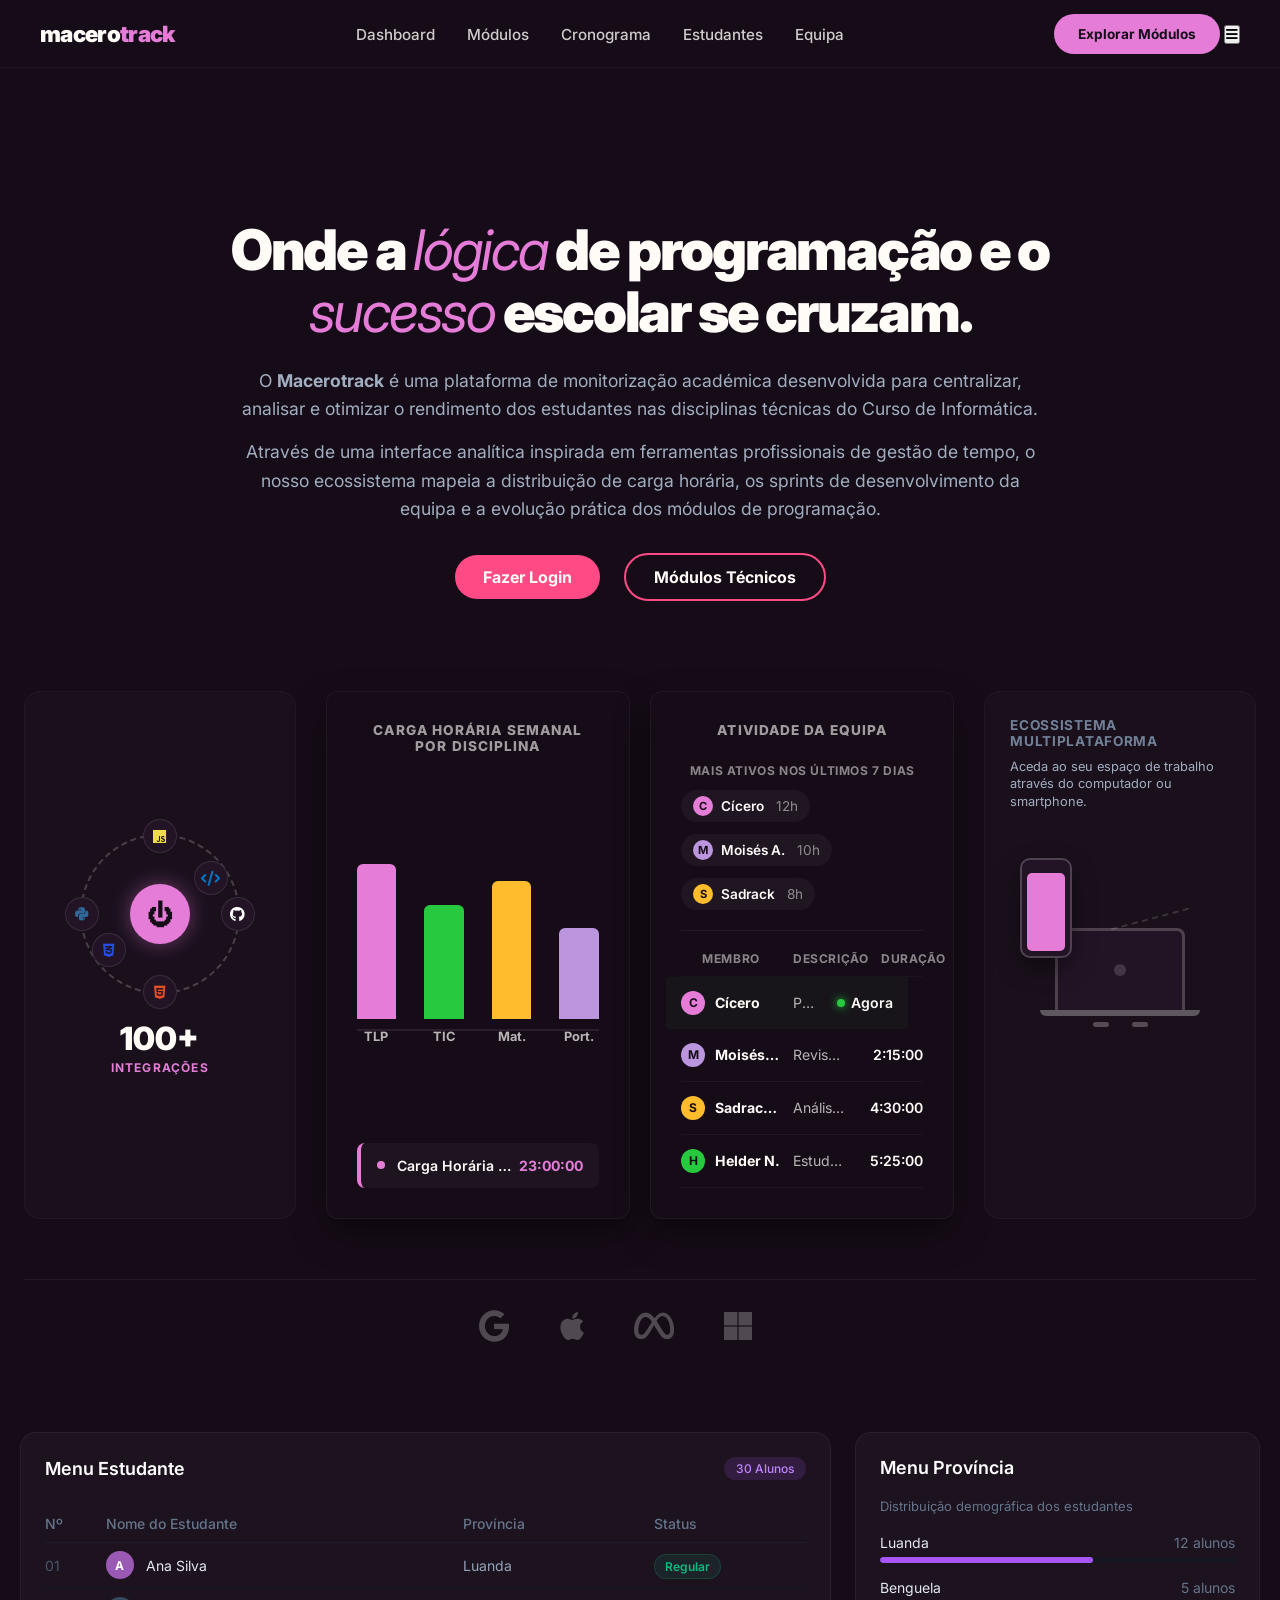
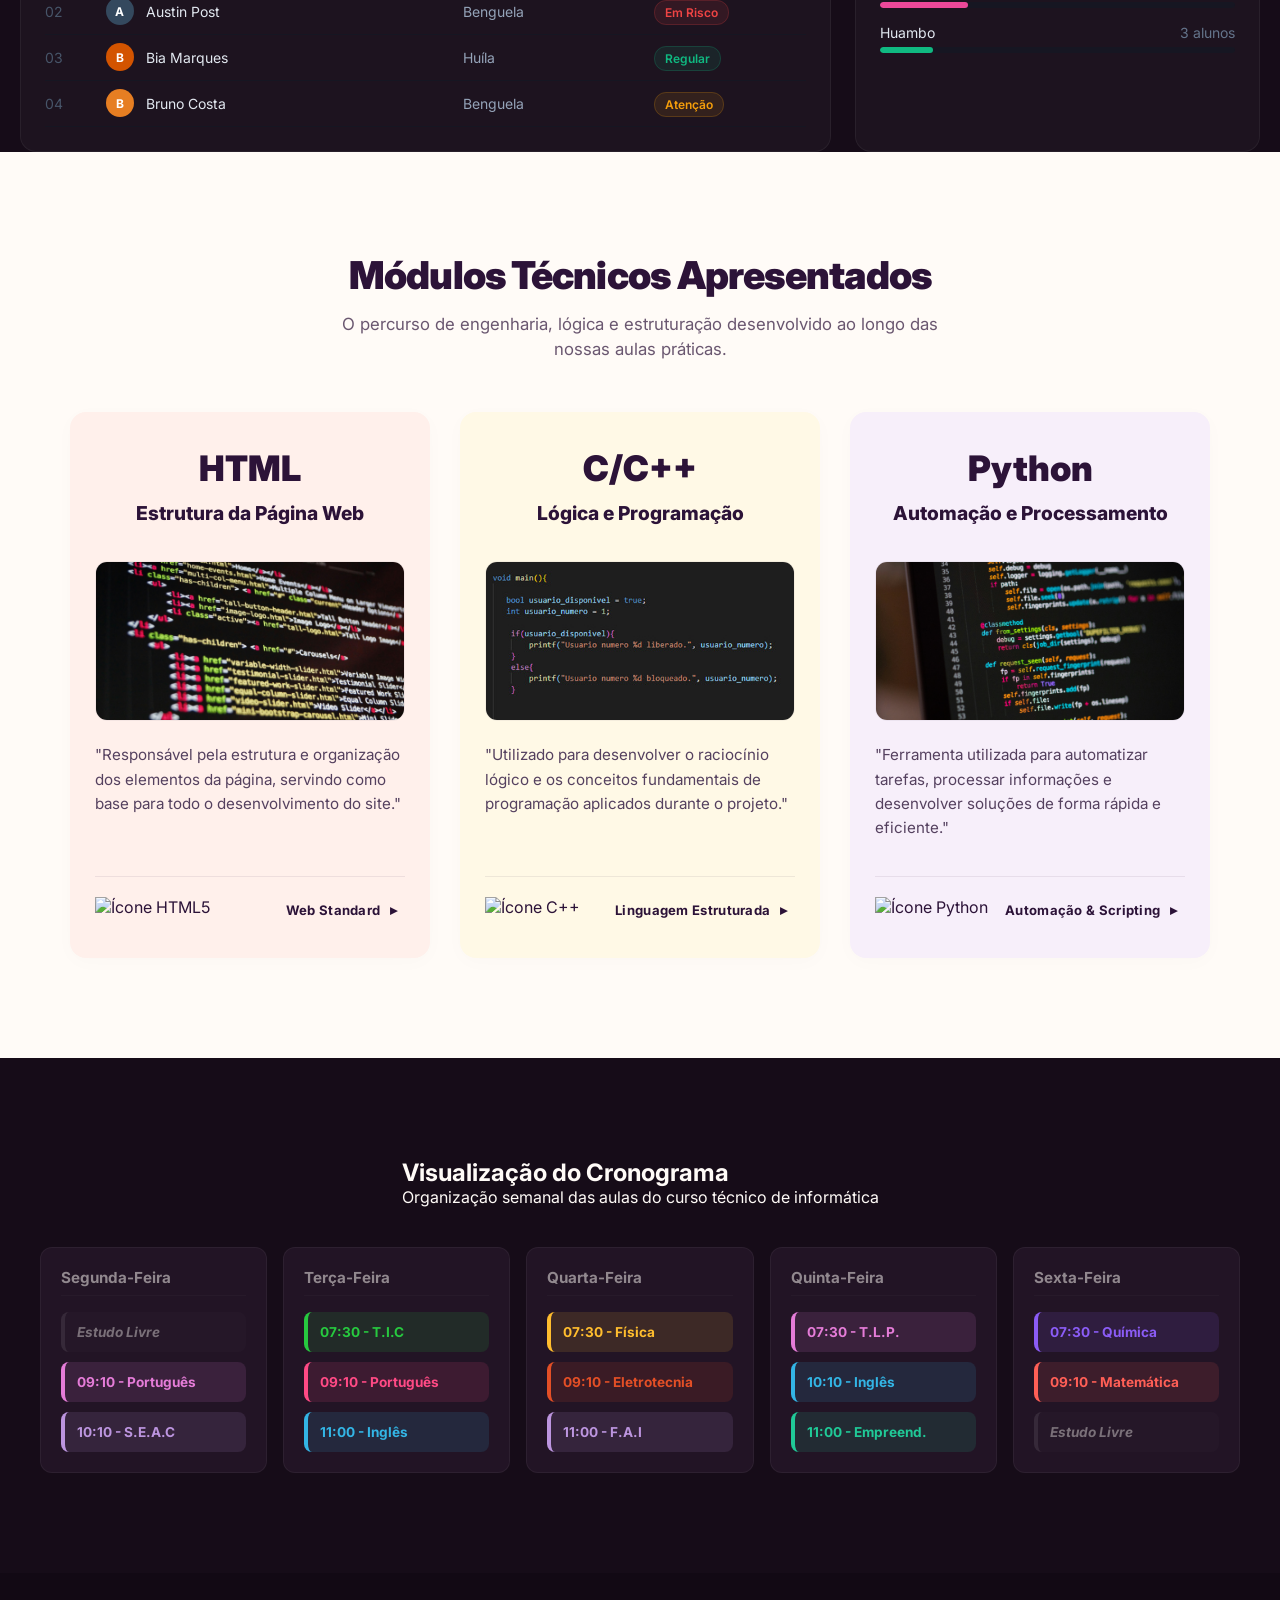
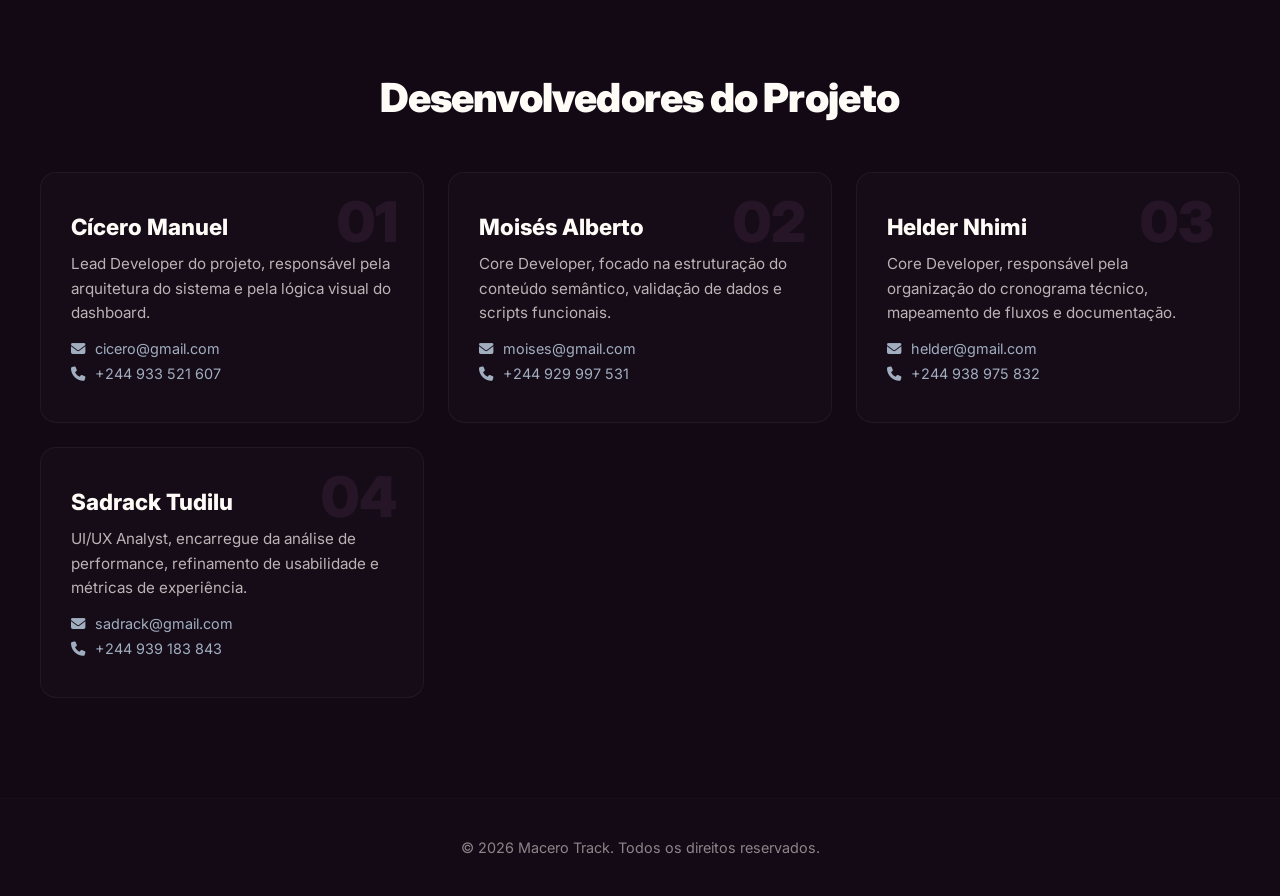
==== commit 44aa6d60: "feat: refatorar dashboard e sincronizar dados dos estudantes" ====
--- a/index.html
+++ b/index.html
@@ -1,62 +1,41 @@
-<!-- Indica ao navegador que este é um documento HTML5 moderno -->
 <!DOCTYPE html>
-<!-- Define o idioma da página como Português de Portugal -->
 <html lang="pt-PT">
 <head>
-    <!-- Define a codificação de caracteres para suportar acentos e símbolos corretamente -->
     <meta charset="UTF-8">
-    <!-- Torna o site responsivo (ajusta o tamanho em ecrãs de telemóveis e PCs) -->
     <meta name="viewport" content="width=device-width, initial-scale=1.0">
-    <!-- O título que aparece na aba do teu navegador -->
     <title>Macerotrack - Monitorização Académica</title>
     
-    <!-- Importa a fonte 'Inter' diretamente do repositório do Google Fonts -->
     <link href="https://fonts.googleapis.com/css2?family=Inter:wght@400;500;600;700;900&display=swap" rel="stylesheet">
-    <!-- Importa a biblioteca Font Awesome para poderes usar os ícones de programação/redes -->
     <link rel="stylesheet" href="https://cdnjs.cloudflare.com/ajax/libs/font-awesome/6.4.0/css/all.min.css">
     
-    <!-- Conecta este ficheiro HTML ao teu ficheiro de estilos CSS externo -->
     <link rel="stylesheet" href="style.css">
 </head>
 <body>
 
-    <!-- ==========================================
-         CABEÇALHO / BARRA DE NAVEGAÇÃO (NAVBAR)
-         ========================================== -->
     <header class="navbar-toggl">
         <div class="nav-container">
-            <!-- Logótipo principal; a tag span serve para pintar o "track" com cor diferente no CSS -->
             <div class="logo">macero<span>track</span></div>
             
-            <!-- Menu de navegação. As IDs com '#' apontam para as secções mais abaixo na página -->
             <nav class="nav-menu" aria-label="Navegação Principal">
                 <a href="#dashboard">Dashboard</a>
                 <a href="#modulos">Módulos</a>
                 <a href="#cronograma">Cronograma</a>
-                <a href="estudantes.html">Estudantes</a> <!-- O novo link aqui! -->
+                <a href="estudantes.html">Estudantes</a> 
                 <a href="#equipa">Equipa</a>
             </nav>
             
-            <!-- Botões do lado direito da Navbar -->
             <div class="nav-right">
                 <a href="#modulos" class="btn-toggl-rosa">Explorar Módulos</a>
-                <!-- Botão de três linhas para telemóvel (Menu Hambúrguer); será ativado via JavaScript -->
-                <button class="menu-mobile-toggle" aria-label="Abrir menu de navegação" aria-expanded="false">
+                <button class="menu-mobile-toggle" aria-label="Abrir menu">
                     <i class="fas fa-bars"></i>
                 </button>
             </div>
         </div>
     </header>
 
-    <!-- ==========================================
-         CONTEÚDO PRINCIPAL DO SITE
-         ========================================== -->
     <main>
-        
-        <!-- SECÇÃO 1: HERO / DASHBOARD VISUAL -->
         <section id="dashboard" class="hero-section">
             
-            <!-- Bloco de texto de apresentação (lado esquerdo/superior) -->
             <div class="hero-text-container">
                 <h1 class="hero-title">Onde a <span>lógica</span> de programação e o <span>sucesso</span> escolar se cruzam.</h1>
                 
@@ -75,21 +54,16 @@
                 </div>
             </div>
 
-            <!-- Contentor que imita o Dashboard da Toggl (interface profissional) -->
             <div class="toggl-layout-wrapper">
                 
-                <!-- Coluna Esquerda do Dashboard: Órbita com as linguagens -->
                 <aside class="toggl-side-left">
                     <div class="integrations-dashed-box">
-                        <!-- Ícones flutuantes; o atributo 'title' mostra o nome ao passar o rato -->
                         <div class="icon-orbit io-1" title="JavaScript"><i class="fab fa-js"></i></div>
                         <div class="icon-orbit io-2" title="GitHub"><i class="fab fa-github"></i></div>
                         <div class="icon-orbit io-3" title="HTML5"><i class="fab fa-html5"></i></div>
                         <div class="icon-orbit io-4" title="Python"><i class="fab fa-python"></i></div>
                         <div class="icon-orbit io-5" title="Code"><i class="fas fa-code"></i></div>
                         <div class="icon-orbit io-6" title="CSS3"><i class="fab fa-css3-alt"></i></div>
-                        
-                        <!-- Botão central decorativo estilo "Power" -->
                         <div class="power-button-circle">
                             <div class="power-icon" aria-hidden="true">⏻</div>
                         </div>
@@ -100,16 +74,12 @@
                     </div>
                 </aside>
 
-                <!-- Área Central do Dashboard: Gráficos e Tabelas -->
                 <div class="toggl-center-cards">
                     
-                    <!-- CARTÃO 1: Gráfico de Barras de Carga Horária -->
                     <div class="toggl-white-card">
                         <div class="card-inner-padding">
                             <h4 class="toggl-card-title">Carga Horária Semanal por Disciplina</h4>
-                            
                             <div class="toggl-bars-container">
-                                <!-- O style inline '--bar-h' passa a altura para o CSS controlar o tamanho da barra -->
                                 <div class="toggl-bar-column" style="--bar-h: 92%;" data-hours="12h">
                                     <div class="bar-fill bg-tlp"></div>
                                     <span class="bar-name">TLP</span>
@@ -127,7 +97,6 @@
                                     <span class="bar-name">Port.</span>
                                 </div>
                             </div>
-
                             <div class="toggl-card-footer-row">
                                 <span class="footer-dot-pink"></span>
                                 <span class="footer-project-txt">Carga Horária Total</span>
@@ -136,12 +105,10 @@
                         </div>
                     </div>
 
-                    <!-- CARTÃO 2: Tabela de Atividade Recente da Equipa -->
                     <div class="toggl-white-card">
                         <div class="card-inner-padding">
                             <h4 class="toggl-card-title">Atividade da Equipa</h4>
                             
-                            <!-- Destaque rápido dos utilizadores mais ativos -->
                             <div class="toggl-active-top-bar">
                                 <span class="top-bar-label">MAIS ATIVOS NOS ÚLTIMOS 7 DIAS</span>
                                 <div class="top-users-flex">
@@ -151,7 +118,6 @@
                                 </div>
                             </div>
 
-                            <!-- Estrutura da tabela simulada usando Grid/Flexbox no CSS -->
                             <div class="toggl-grid-table">
                                 <div class="table-grid-header">
                                     <div>MEMBRO</div>
@@ -160,14 +126,12 @@
                                 </div>
 
                                 <div class="table-grid-body">
-                                    <!-- Primeira linha: Usuário ativo no momento (Contém a classe 'row-active-now') -->
                                     <div class="table-grid-row row-active-now">
                                         <div class="cell-member">
                                             <span class="row-av bg-pink">C</span>
                                             <span class="name-bold">Cícero</span>
                                         </div>
-                                        <div class="cell-desc">Polimento do Design do Workspace e Micro-interações CSS</div>
-                                        <!-- A tag 'pulse-green-dot' faz o efeito da bolinha verde a piscar (Online) -->
+                                        <div class="cell-desc">Polimento do Design do Workspace...</div>
                                         <div class="cell-time"><span class="pulse-green-dot"></span>Agora</div>
                                     </div>
                                     
@@ -176,7 +140,7 @@
                                             <span class="row-av bg-purple">M</span>
                                             <span class="name-bold">Moisés A.</span>
                                         </div>
-                                        <div class="cell-desc">Revisão do código JavaScript e validação de scripts</div>
+                                        <div class="cell-desc">Revisão do código JavaScript...</div>
                                         <div class="cell-time">2:15:00</div>
                                     </div>
                                     
@@ -185,7 +149,7 @@
                                             <span class="row-av bg-amber">S</span>
                                             <span class="name-bold">Sadrack T.</span>
                                         </div>
-                                        <div class="cell-desc">Análise de performance, UX e métricas de usabilidade</div>
+                                        <div class="cell-desc">Análise de performance, UX e m...</div>
                                         <div class="cell-time">4:30:00</div>
                                     </div>
                                     
@@ -194,7 +158,7 @@
                                             <span class="row-av bg-green">H</span>
                                             <span class="name-bold">Helder N.</span>
                                         </div>
-                                        <div class="cell-desc">Estudo da documentação técnica e arquitetura</div>
+                                        <div class="cell-desc">Estudo da documentação técnica...</div>
                                         <div class="cell-time">5:25:00</div>
                                     </div>
                                 </div>
@@ -203,37 +167,23 @@
                     </div>
                 </div>
                 
-                <!-- Coluna Direita do Dashboard: Ilustração vetorial feita em HTML/CSS -->
                 <div class="toggl-side-right" style="position: relative;">
                     <div class="texto-plataformas">
                         <h4>ECOSSISTEMA MULTIPLATAFORMA</h4>
                         <p>Aceda ao seu espaço de trabalho através do computador ou smartphone.</p>
                     </div>
-
                     <div class="vector-illustration-container">
-                        <!-- Simulação visual de um Smartphone -->
-                        <div class="v-phone-wrapper">
-                            <div class="v-phone-screen">
-                                <span class="v-phone-button"></span>
-                            </div>
-                        </div>
+                        <div class="v-phone-wrapper"><div class="v-phone-screen"><span class="v-phone-button"></span></div></div>
                         <div class="v-connect-line"></div>
-                        <!-- Simulação visual de um Laptop / Portátil com mãos no teclado -->
                         <div class="v-laptop-wrapper">
-                            <div class="v-laptop-screen">
-                                <span class="v-laptop-logo"></span>
-                            </div>
+                            <div class="v-laptop-screen"><span class="v-laptop-logo"></span></div>
                             <div class="v-laptop-base"></div>
-                            <div class="v-hands-typing">
-                                <span class="v-hand-l"></span>
-                                <span class="v-hand-r"></span>
-                            </div>
-                        </div>
-                    </div>
-                </div>
-            </div>
-
-            <!-- Faixa inferior com os logos das Big Techs (Efeito estético) -->
+                            <div class="v-hands-typing"><span class="v-hand-l"></span><span class="v-hand-r"></span></div>
+                        </div>
+                    </div>
+                </div>
+            </div>
+
             <div class="toggl-brands-footer">
                 <div class="brands-inner-flex">
                     <span class="brand-item-logo" title="Google"><i class="fab fa-google"></i></span>
@@ -245,170 +195,177 @@
             </div>
         </section>
 
-        <!-- NOVA SECÇÃO: GESTÃO ESCOLAR (ESTUDANTES E PROVÍNCIAS) -->
-<div class="dashboard-grid-2">
-    
-    <!-- MENU ESTUDANTE: LISTA NOMINAL -->
-    <div class="dashboard-card card-estudantes">
-        <div class="card-header">
-            <h3>Menu Estudante</h3>
-            <span class="badge-count">20 Alunos</span>
+        <div class="dashboard-grid-2">
+            
+            <div class="dashboard-card card-estudantes">
+                <div style="display: flex; justify-content: space-between; align-items: center; margin-bottom: 25px;">
+                    <h3 style="margin: 0; font-size: 18px; font-weight: 600; color: #fff;">Menu Estudante</h3>
+                    <span style="background: rgba(168, 85, 247, 0.15); color: #c084fc; padding: 4px 12px; border-radius: 12px; font-size: 12px; font-weight: 500;">30 Alunos</span>
+                </div>
+                
+                <table class="tabela-teaser" style="width: 100%; border-collapse: collapse; text-align: left; font-size: 14px;">
+                    <thead>
+                        <tr style="color: #64748b; border-bottom: 1px solid #1e1e2e;">
+                            <th style="padding: 10px 0; font-weight: 500; width: 8%;">Nº</th>
+                            <th style="font-weight: 500; width: 47%;">Nome do Estudante</th>
+                            <th style="font-weight: 500; width: 25%;">Província</th>
+                            <th style="font-weight: 500; width: 20%;">Status</th>
+                        </tr>
+                    </thead>
+                    <tbody>
+                        <tr style="border-bottom: 1px solid #161622;">
+                            <td style="padding: 14px 0; color: #475569;">01</td>
+                            <td>
+                                <div style="display: flex; align-items: center; gap: 12px;">
+                                    <div class="avatar" style="background-color: #9b59b6; width: 28px; height: 28px; border-radius: 50%; display: flex; align-items: center; justify-content: center; font-size: 12px; font-weight: bold; color: #fff;">A</div>
+                                    <span style="color: #e2e8f0;">Ana Silva</span>
+                                </div>
+                            </td>
+                            <td style="color: #94a3b8;">Luanda</td>
+                            <td>
+                                <span style="background-color: rgba(16, 185, 129, 0.1); color: #10b981; padding: 4px 10px; border-radius: 12px; font-size: 12px; font-weight: 600; border: 1px solid rgba(16, 185, 129, 0.2);">Regular</span>
+                            </td>
+                        </tr>
+                        
+                        <tr style="border-bottom: 1px solid #161622;">
+                            <td style="padding: 14px 0; color: #475569;">02</td>
+                            <td>
+                                <div style="display: flex; align-items: center; gap: 12px;">
+                                    <div class="avatar" style="background-color: #34495e; width: 28px; height: 28px; border-radius: 50%; display: flex; align-items: center; justify-content: center; font-size: 12px; font-weight: bold; color: #fff;">A</div>
+                                    <span style="color: #e2e8f0;">Austin Post</span>
+                                </div>
+                            </td>
+                            <td style="color: #94a3b8;">Benguela</td>
+                            <td>
+                                <span style="background-color: rgba(239, 68, 68, 0.1); color: #ef4444; padding: 4px 10px; border-radius: 12px; font-size: 12px; font-weight: 600; border: 1px solid rgba(239, 68, 68, 0.2);">Em Risco</span>
+                            </td>
+                        </tr>
+
+                        <tr style="border-bottom: 1px solid #161622;">
+                            <td style="padding: 14px 0; color: #475569;">03</td>
+                            <td>
+                                <div style="display: flex; align-items: center; gap: 12px;">
+                                    <div class="avatar" style="background-color: #d35400; width: 28px; height: 28px; border-radius: 50%; display: flex; align-items: center; justify-content: center; font-size: 12px; font-weight: bold; color: #fff;">B</div>
+                                    <span style="color: #e2e8f0;">Bia Marques</span>
+                                </div>
+                            </td>
+                            <td style="color: #94a3b8;">Huíla</td>
+                            <td>
+                                <span style="background-color: rgba(16, 185, 129, 0.1); color: #10b981; padding: 4px 10px; border-radius: 12px; font-size: 12px; font-weight: 600; border: 1px solid rgba(16, 185, 129, 0.2);">Regular</span>
+                            </td>
+                        </tr>
+
+                        <tr style="border-bottom: 1px solid #161622;">
+                            <td style="padding: 14px 0; color: #475569;">04</td>
+                            <td>
+                                <div style="display: flex; align-items: center; gap: 12px;">
+                                    <div class="avatar" style="background-color: #e67e22; width: 28px; height: 28px; border-radius: 50%; display: flex; align-items: center; justify-content: center; font-size: 12px; font-weight: bold; color: #fff;">B</div>
+                                    <span style="color: #e2e8f0;">Bruno Costa</span>
+                                </div>
+                            </td>
+                            <td style="color: #94a3b8;">Benguela</td>
+                            <td>
+                                <span style="background-color: rgba(245, 158, 11, 0.1); color: #f59e0b; padding: 4px 10px; border-radius: 12px; font-size: 12px; font-weight: 600; border: 1px solid rgba(245, 158, 11, 0.2);">Atenção</span>
+                            </td>
+                        </tr>
+                    </tbody>
+                </table>
+            </div>
+
+            <div class="dashboard-card card-provincias">
+                <div class="card-header">
+                    <h3 style="margin: 0; font-size: 18px; font-weight: 600; color: #fff;">Menu Província</h3>
+                </div>
+                <p class="card-subtitle" style="color: #64748b; font-size: 13px; margin-top: 4px; margin-bottom: 20px;">Distribuição demográfica dos estudantes</p>
+                
+                <div class="provincias-list">
+                    <div class="provincia-item" style="margin-bottom: 16px;">
+                        <div class="provincia-info" style="display: flex; justify-content: space-between; font-size: 14px; margin-bottom: 6px;">
+                            <span style="color: #e2e8f0;">Luanda</span>
+                            <span class="provincia-qty" style="color: #64748b;">12 alunos</span>
+                        </div>
+                        <div class="progress-bar-bg" style="background: #161622; height: 6px; border-radius: 3px; overflow: hidden;">
+                            <div class="progress-bar-fill fill-luanda" style="width: 60%; height: 100%; background: #a855f7; border-radius: 3px;"></div>
+                        </div>
+                    </div>
+                    
+                    <div class="provincia-item" style="margin-bottom: 16px;">
+                        <div class="provincia-info" style="display: flex; justify-content: space-between; font-size: 14px; margin-bottom: 6px;">
+                            <span style="color: #e2e8f0;">Benguela</span>
+                            <span class="provincia-qty" style="color: #64748b;">5 alunos</span>
+                        </div>
+                        <div class="progress-bar-bg" style="background: #161622; height: 6px; border-radius: 3px; overflow: hidden;">
+                            <div class="progress-bar-fill fill-benguela" style="width: 25%; height: 100%; background: #ec4899; border-radius: 3px;"></div>
+                        </div>
+                    </div>
+
+                    <div class="provincia-item">
+                        <div class="provincia-info" style="display: flex; justify-content: space-between; font-size: 14px; margin-bottom: 6px;">
+                            <span style="color: #e2e8f0;">Huambo</span>
+                            <span class="provincia-qty" style="color: #64748b;">3 alunos</span>
+                        </div>
+                        <div class="progress-bar-bg" style="background: #161622; height: 6px; border-radius: 3px; overflow: hidden;">
+                            <div class="progress-bar-fill fill-huambo" style="width: 15%; height: 100%; background: #10b981; border-radius: 3px;"></div>
+                        </div>
+                    </div>
+                </div>
+            </div>
+
         </div>
-        
-        <div class="table-wrapper">
-            <table class="students-table">
-                <thead>
-                    <tr>
-                        <th>Nº</th>
-                        <th>Nome do Estudante</th>
-                        <th>Província</th>
-                        <th>Status</th>
-                    </tr>
-                </thead>
-                <tbody>
-                    <!-- Exemplo de Linhas (Podes repetir até dar 20 alunos) -->
-                    <tr>
-                        <td>01</td>
-                        <td><div class="student-profile"><div class="avatar-mini"></div> Cícero Manuel</div></td>
-                        <td>Luanda</td>
-                        <td><span class="status-dot active"></span> Ativo</td>
-                    </tr>
-                    <tr>
-                        <td>02</td>
-                        <td><div class="student-profile"><div class="avatar-mini"></div> Moisés Alberto</div></td>
-                        <td>Benguela</td>
-                        <td><span class="status-dot active"></span> Ativo</td>
-                    </tr>
-                    <tr>
-                        <td>03</td>
-                        <td><div class="student-profile"><div class="avatar-mini"></div> Helder Nhimi</div></td>
-                        <td>Huambo</td>
-                        <td><span class="status-dot active"></span> Ativo</td>
-                    </tr>
-                    <tr>
-                        <td>04</td>
-                        <td><div class="student-profile"><div class="avatar-mini"></div> Sadrack Tudilu</div></td>
-                        <td>Luanda</td>
-                        <td><span class="status-dot active"></span> Ativo</td>
-                    </tr>
-                    <!-- Coloca mais nomes fictícios aqui para completar os 20 -->
-                </tbody>
-            </table>
-        </div>
-    </div>
-
-    <!-- MENU PROVÍNCIA: DISTRIBUIÇÃO ANALÍTICA -->
-    <div class="dashboard-card card-provincias">
-        <div class="card-header">
-            <h3>Menu Província</h3>
-        </div>
-        <p class="card-subtitle">Distribuição demográfica dos estudantes</p>
-        
-        <div class="provincias-list">
-            <!-- Luanda -->
-            <div class="provincia-item">
-                <div class="provincia-info">
-                    <span>Luanda</span>
-                    <span class="provincia-qty">12 alunos</span>
-                </div>
-                <div class="progress-bar-bg">
-                    <div class="progress-bar-fill fill-luanda" style="width: 60%;"></div>
-                </div>
-            </div>
-            
-            <!-- Benguela -->
-            <div class="provincia-item">
-                <div class="provincia-info">
-                    <span>Benguela</span>
-                    <span class="provincia-qty">5 alunos</span>
-                </div>
-                <div class="progress-bar-bg">
-                    <div class="progress-bar-fill fill-benguela" style="width: 25%;"></div>
-                </div>
-            </div>
-
-            <!-- Huambo -->
-            <div class="provincia-item">
-                <div class="provincia-info">
-                    <span>Huambo</span>
-                    <span class="provincia-qty">3 alunos</span>
-                </div>
-                <div class="progress-bar-bg">
-                    <div class="progress-bar-fill fill-huambo" style="width: 15%;"></div>
-                </div>
-            </div>
-        </div>
-    </div>
-
-</div>
-
-        <!-- SECÇÃO 2: MATÉRIAS / MÓDULOS TÉCNICOS -->
+
         <section id="modulos" class="modulos-cards-section">
             <div class="section-header">
                 <h2>Módulos Técnicos Apresentados</h2>
                 <p>O percurso de engenharia, lógica e estruturação desenvolvido ao longo das nossas aulas práticas.</p>
             </div>
 
-            <!-- Contentor dos três cartões (HTML, C++ e Python) -->
             <div class="cards-modulos-container">
-                
-                <!-- Cartão HTML -->
                 <div class="card-modulo style-rosa">
                     <div>
                         <div class="card-top-num">HTML</div>
                         <h3 class="card-headline">Estrutura da Página Web</h3>
                         <div class="card-img-wrapper">
-                            <!-- Imagem do código (Verifica se o ficheiro está mesmo na pasta 'images') -->
-                            <img src="images/print-html.jpeg" alt="Captura de ecrã exibindo código HTML5 estruturado">
-                        </div>
-                        <p class="card-desc-text">
-                            "Responsável pela estrutura e organização dos elementos da página, servindo como base para todo o desenvolvimento do site."
-                        </p>
-                    </div>
-                    <!-- Rodapé do cartão com badge e o logótipo oficial em SVG puxado via CDN externa -->
+                            <img src="images/print-html.jpeg" alt="Captura de código HTML">
+                        </div>
+                        <p class="card-desc-text">"Responsável pela estrutura e organização dos elementos da página, servindo como base para todo o desenvolvimento do site."</p>
+                    </div>
                     <div class="card-footer-toggl-style">
                         <div class="footer-logo-brand">
-                            <img src="https://cdn.jsdelivr.net/gh/devicons/devicon/icons/html5/html5-original.svg" alt="Logótipo oficial do HTML5">
+                            <img src="https://cdn.jsdelivr.net/gh/devicons/devicon/icons/html5/html5-original.svg" alt="Ícone HTML5">
                         </div>
                         <div class="footer-badge-text">Web Standard <span>▸</span></div>
                     </div>
                 </div>
 
-                <!-- Cartão C/C++ -->
                 <div class="card-modulo style-amarelo">
                     <div>
                         <div class="card-top-num">C/C++</div>
                         <h3 class="card-headline">Lógica e Programação</h3>
                         <div class="card-img-wrapper">
-                            <img src="images/print-ccp.jpg" alt="Captura de ecrã mostrando algoritmos em linguagem C++">
-                        </div>
-                        <p class="card-desc-text">
-                            "Utilizado para desenvolver o raciocínio lógico e os conceitos fundamentais de programação aplicados durante o projeto."
-                        </p>
+                            <img src="images/print-ccp.jpg" alt="Captura de algoritmos C++">
+                        </div>
+                        <p class="card-desc-text">"Utilizado para desenvolver o raciocínio lógico e os conceitos fundamentais de programação aplicados durante o projeto."</p>
                     </div>
                     <div class="card-footer-toggl-style">
                         <div class="footer-logo-brand">
-                            <img src="https://cdn.jsdelivr.net/gh/devicons/devicon/icons/cplusplus/cplusplus-original.svg" alt="Logótipo oficial do C++">
+                            <img src="https://cdn.jsdelivr.net/gh/devicons/devicon/icons/cplusplus/cplusplus-original.svg" alt="Ícone C++">
                         </div>
                         <div class="footer-badge-text">Linguagem Estruturada <span>▸</span></div>
                     </div>
                 </div>
 
-                <!-- Cartão Python -->
                 <div class="card-modulo style-lilas">
                     <div>
                         <div class="card-top-num">Python</div>
-                        <h3 class="card-headline">Automação e Processamento de Dados</h3>
+                        <h3 class="card-headline">Automação e Processamento</h3>
                         <div class="card-img-wrapper">
-                            <img src="images/print-python.jpg" alt="Captura de ecrã com scripts de automação em Python">
-                        </div>
-                        <p class="card-desc-text">
-                            "Ferramenta utilizada para automatizar tarefas, processar informações e desenvolver soluções de forma rápida e eficiente."
-                        </p>
+                            <img src="images/print-python.jpg" alt="Captura de scripts Python">
+                        </div>
+                        <p class="card-desc-text">"Ferramenta utilizada para automatizar tarefas, processar informações e desenvolver soluções de forma rápida e eficiente."</p>
                     </div>
                     <div class="card-footer-toggl-style">
                         <div class="footer-logo-brand">
-                            <img src="https://cdn.jsdelivr.net/gh/devicons/devicon/icons/python/python-original.svg" alt="Logótipo oficial do Python">
+                            <img src="https://cdn.jsdelivr.net/gh/devicons/devicon/icons/python/python-original.svg" alt="Ícone Python">
                         </div>
                         <div class="footer-badge-text">Automação & Scripting <span>▸</span></div>
                     </div>
@@ -416,123 +373,101 @@
             </div>
         </section>
 
-        <!-- SECÇÃO 3: CRONOGRAMA / CALENDÁRIO ACADÉMICO -->
         <section id="cronograma" class="cronograma-section">
             <div class="section-header">
                 <h2>Visualização do Cronograma</h2>
                 <p>Organização semanal das aulas do curso técnico de informática</p>
             </div>
 
-            <!-- Contentor global dos dias da semana (Segunda a Sexta) -->
             <div class="calendar-container">
-                
-                <!-- Segunda-Feira -->
                 <div class="calendar-day">
                     <div class="day-name">Segunda-Feira</div>
-                    <!-- As classes 'block-tlp', 'block-fai' servem para o CSS aplicar cores diferentes para cada matéria -->
-                     <div class="calendar-event block-free">Estudo Livre</div>
+                    <div class="calendar-event block-free">Estudo Livre</div>
                     <div class="calendar-event block-tlp">09:10 - Português</div>
                     <div class="calendar-event block-fai">10:10 - S.E.A.C</div>
                 </div>
                 
-                <!-- Terça-Feira -->
                 <div class="calendar-day">
                     <div class="day-name">Terça-Feira</div>
                     <div class="calendar-event block-tic">07:30 - T.I.C</div>
                     <div class="calendar-event block-portugues">09:10 - Português</div>
-                    <div class="calendar-event block-ingles">11:00 - Ingles</div>
-                </div>
-                
-                <!-- Quarta-Feira -->
+                    <div class="calendar-event block-ingles">11:00 - Inglês</div>
+                </div>
+                
                 <div class="calendar-day">
                     <div class="day-name">Quarta-Feira</div>
-                    <div class="calendar-event block-fisica">07:30 - Fisica</div>
-                    <div class="calendar-event block-electrotecnia">09:10 - Electrotecnia</div>
+                    <div class="calendar-event block-fisica">07:30 - Física</div>
+                    <div class="calendar-event block-electrotecnia">09:10 - Eletrotecnia</div>
                     <div class="calendar-event block-fai">11:00 - F.A.I</div>
                 </div>
                 
-                <!-- Quinta-Feira -->
                 <div class="calendar-day">
                     <div class="day-name">Quinta-Feira</div>
                     <div class="calendar-event block-tlp">07:30 - T.L.P.</div>
-                    <div class="calendar-event block-ingles">10:10 - Ingles</div>
-                    <div class="calendar-event block-empreendedorismo">11:00 - Empreendedorismo</div>
-                </div>
-                
-                <!-- Sexta-Feira -->
+                    <div class="calendar-event block-ingles">10:10 - Inglês</div>
+                    <div class="calendar-event block-empreendedorismo">11:00 - Empreend.</div>
+                </div>
+                
                 <div class="calendar-day">
                     <div class="day-name">Sexta-Feira</div>
-                    <div class="calendar-event block-quimica">07:30 - Quimica</div>
-                    <div class="calendar-event block-matematica">09:10 - Matematica</div>
+                    <div class="calendar-event block-quimica">07:30 - Química</div>
+                    <div class="calendar-event block-matematica">09:10 - Matemática</div>
                     <div class="calendar-event block-free">Estudo Livre</div>
                 </div>
             </div>
         </section>
             
-        <!-- SECÇÃO 4: EQUIPA DE DESENVOLVEDORES -->
         <section id="equipa" class="equipa-section">
             <h2 class="section-title-center">Desenvolvedores do Projeto</h2>
             
             <div class="cards-equipa-container">
-                
-                <!-- Desenvolvedor 1: Cícero -->
                 <div class="card-membro">
                     <div class="membro-num">01</div>
                     <h3>Cícero Manuel</h3>
                     <p>Lead Developer do projeto, responsável pela arquitetura do sistema e pela lógica visual do dashboard.</p>
                     <div class="membro-contactos">
-                        <!-- Atributo href com 'mailto:' abre a aplicação de e-mail do sistema -->
-                        <a href="mailto:cicero@gmail.com" title="E-mail de Cícero"><i class="fas fa-envelope"></i> cicero@gmail.com</a>
-                        <!-- Atributo href com 'tel:' permite ligar diretamente se clicado num telemóvel -->
-                        <a href="tel:+244933521607" title="Telefone de Cícero"><i class="fas fa-phone"></i> +244 933 521 607</a>
-                    </div>
-                </div>
-
-                <!-- Desenvolvedor 2: Moisés -->
+                        <a href="mailto:cicero@gmail.com"><i class="fas fa-envelope"></i> cicero@gmail.com</a>
+                        <a href="tel:+244933521607"><i class="fas fa-phone"></i> +244 933 521 607</a>
+                    </div>
+                </div>
+
                 <div class="card-membro">
                     <div class="membro-num">02</div>
                     <h3>Moisés Alberto</h3>
                     <p>Core Developer, focado na estruturação do conteúdo semântico, validação de dados e scripts funcionais.</p>
                     <div class="membro-contactos">
-                        <a href="mailto:moises@gmail.com" title="E-mail de Moisés"><i class="fas fa-envelope"></i> moises@gmail.com</a>
-                        <a href="tel:+244929997532" title="Telefone de Moisés"><i class="fas fa-phone"></i> +244 929 997 532</a>
-                    </div>
-                </div>
-
-                <!-- Desenvolvedor 3: Helder -->
+                        <a href="mailto:moises@gmail.com"><i class="fas fa-envelope"></i> moises@gmail.com</a>
+                        <a href="tel:+244929997532"><i class="fas fa-phone"></i> +244 929 997 531</a>
+                    </div>
+                </div>
+
                 <div class="card-membro">
                     <div class="membro-num">03</div>
                     <h3>Helder Nhimi</h3>
                     <p>Core Developer, responsável pela organização do cronograma técnico, mapeamento de fluxos e documentação.</p>
                     <div class="membro-contactos">
-                        <a href="mailto:helder@gmail.com" title="E-mail de Helder"><i class="fas fa-envelope"></i> helder@gmail.com</a>
-                        <a href="tel:+244938975832" title="Telefone de Helder"><i class="fas fa-phone"></i> +244 938 975 832</a>
-                    </div>
-                </div>
-
-                <!-- Desenvolvedor 4: Sadrack -->
+                        <a href="mailto:helder@gmail.com"><i class="fas fa-envelope"></i> helder@gmail.com</a>
+                        <a href="tel:+244938975832"><i class="fas fa-phone"></i> +244 938 975 832</a>
+                    </div>
+                </div>
+
                 <div class="card-membro">
                     <div class="membro-num">04</div>
                     <h3>Sadrack Tudilu</h3>
-                    <p>UI/UX Analyst, encarregue da análise de performance, refinamento de usabilidade e métricas de experiência de utilizador.</p>
+                    <p>UI/UX Analyst, encarregue da análise de performance, refinamento de usabilidade e métricas de experiência.</p>
                     <div class="membro-contactos">
-                        <a href="mailto:sadrack@gmail.com" title="E-mail de Sadrack"><i class="fas fa-envelope"></i> sadrack@gmail.com</a>
-                        <a href="tel:+244939183843" title="Telefone de Sadrack"><i class="fas fa-phone"></i> +244 939 183 843</a>
+                        <a href="mailto:sadrack@gmail.com"><i class="fas fa-envelope"></i> sadrack@gmail.com</a>
+                        <a href="tel:+244939183843"><i class="fas fa-phone"></i> +244 939 183 843</a>
                     </div>
                 </div>
             </div>
         </section>
     </main>
 
-    <!-- ==========================================
-         RODAPÉ FINAL DA PÁGINA (FOOTER)
-         ========================================== -->
     <footer class="footer-toggl">
-        <!-- O código '&copy;' faz o símbolo de Copyright (©) aparecer direito na página -->
         <p>&copy; 2026 Macero Track. Todos os direitos reservados.</p>
     </footer>
 
-    <!-- Liga o ficheiro JavaScript externo para dar vida ao menu mobile ou funções interativas -->
     <script src="script.js"></script>
 </body>
 </html>
--- a/style.css
+++ b/style.css
@@ -1374,4 +1374,48 @@
 .btn-pag:disabled {
     opacity: 0.4;
     cursor: not-allowed;
+}
+
+/* --- Badges de Status das Faltas --- */
+.status-badge {
+    padding: 6px 14px;
+    border-radius: 20px;
+    font-size: 13px;
+    font-weight: 600;
+    text-align: center;
+    display: inline-block;
+}
+
+.status-regular {
+    background-color: rgba(46, 204, 113, 0.15); /* Fundo Verde transparente */
+    color: #2ecc71; /* Texto Verde vivo */
+}
+
+.status-atencao {
+    background-color: rgba(243, 156, 18, 0.15); /* Fundo Amarelo transparente */
+    color: #f39c12; /* Texto Amarelo vivo */
+}
+
+.status-risco {
+    background-color: rgba(231, 76, 60, 0.15); /* Fundo Vermelho transparente */
+    color: #e74c3c; /* Texto Vermelho vivo */
+}
+
+/* Ajuste para alinhar as bolinhas do avatar com o nome (caso precises) */
+.aluno-info {
+    display: flex;
+    align-items: center;
+    gap: 12px;
+}
+
+.avatar {
+    width: 32px;
+    height: 32px;
+    border-radius: 50%;
+    display: flex;
+    align-items: center;
+    justify-content: center;
+    color: white;
+    font-weight: bold;
+    font-size: 14px;
 }
